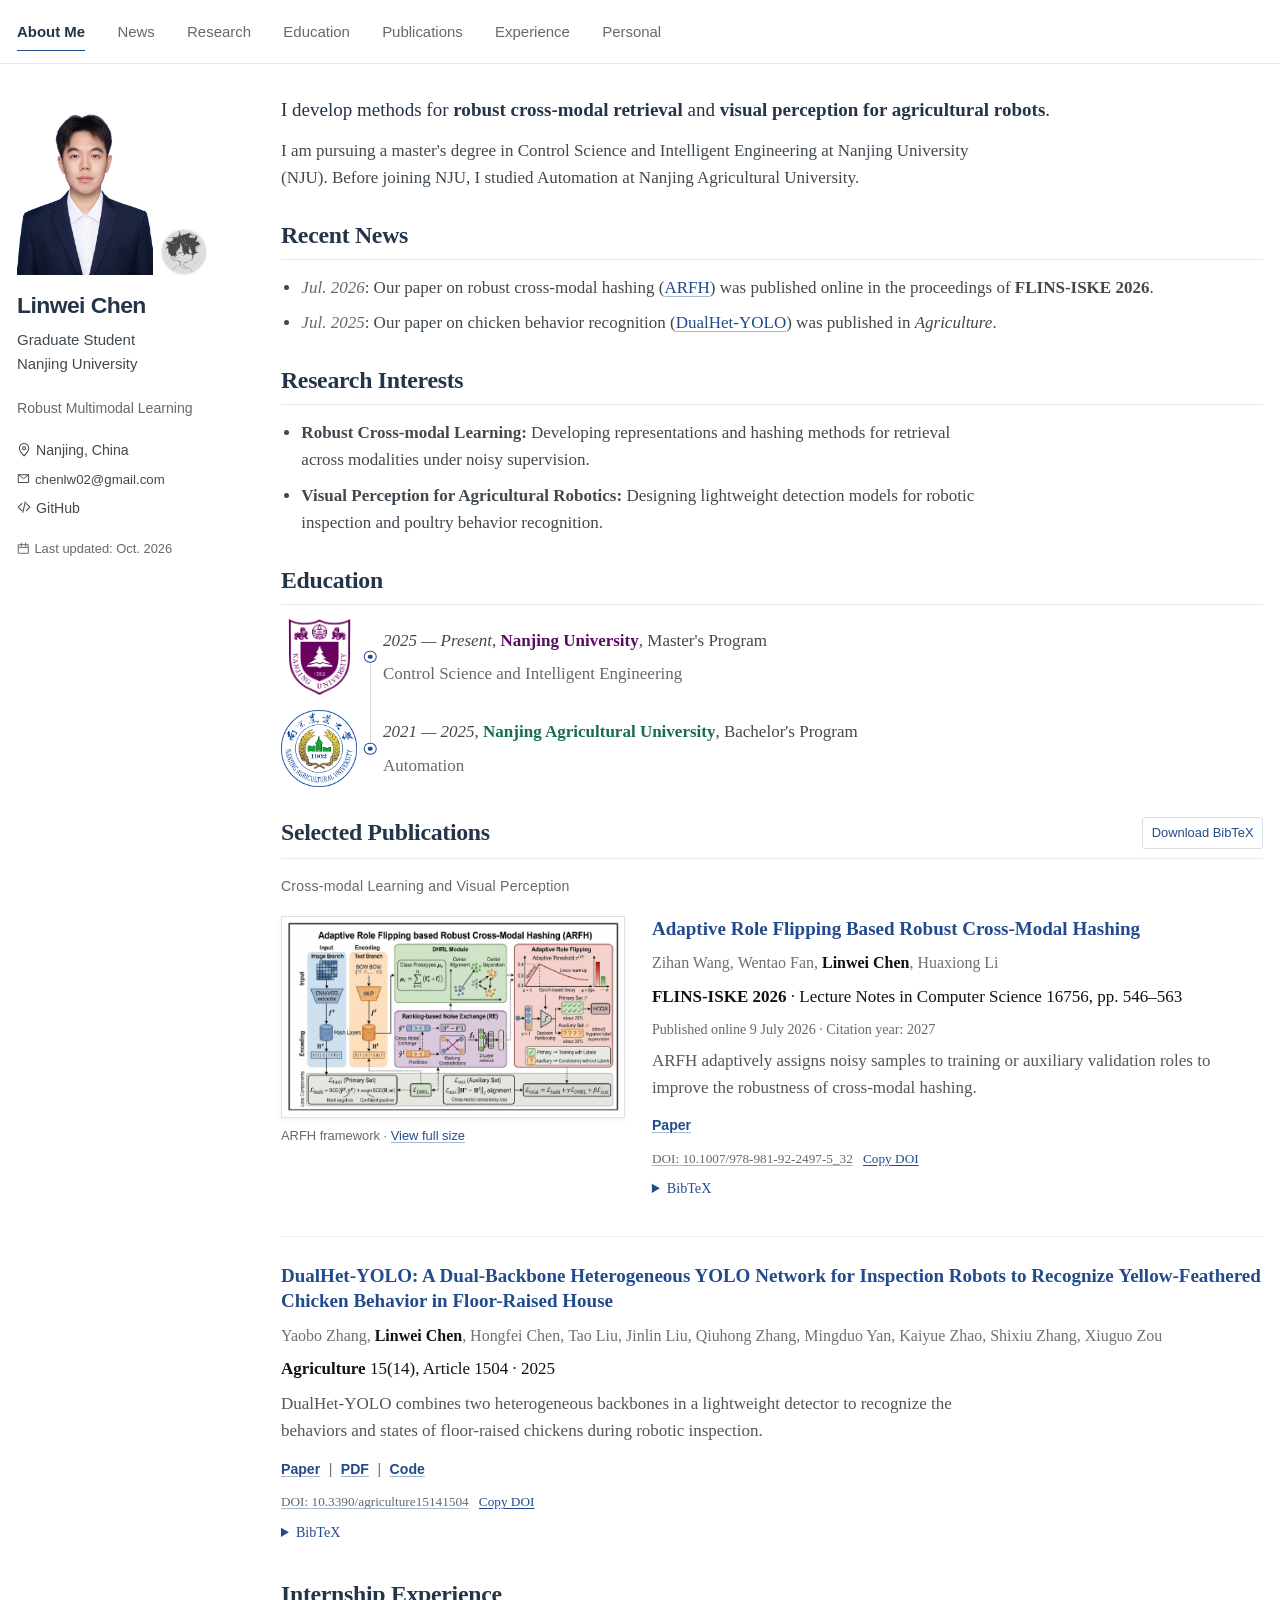
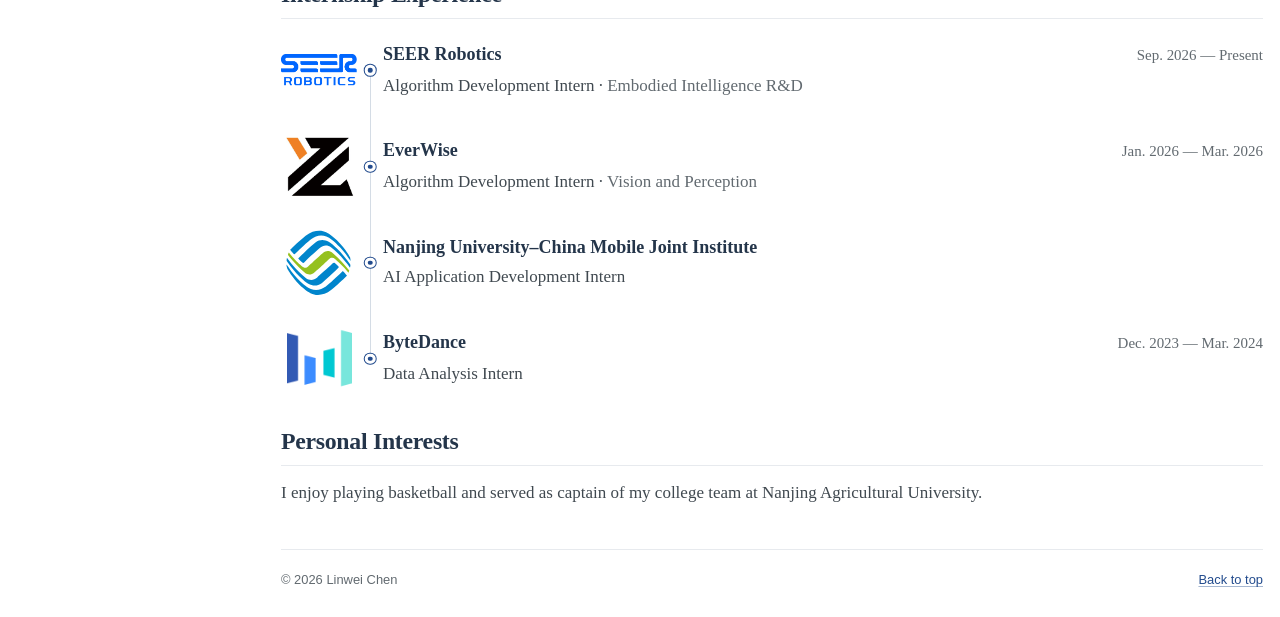
==== index.html @ 416792e6 "Add internship logos and update experience details" ====
<!doctype html>
<html lang="en">
<head>
  <meta charset="utf-8">
  <meta name="viewport" content="width=device-width, initial-scale=1">
  <meta name="description" content="Linwei Chen, graduate student at Nanjing University. Research on robust cross-modal retrieval and visual perception for agricultural robotics.">
  <meta name="theme-color" content="#ffffff">
  <meta property="og:type" content="website">
  <meta property="og:title" content="Linwei Chen | Nanjing University">
  <meta property="og:description" content="Linwei Chen, graduate student at Nanjing University. Research on robust cross-modal retrieval and visual perception for agricultural robotics.">
  <meta property="og:url" content="https://chenlw2025.github.io/">
  <meta property="og:image" content="https://chenlw2025.github.io/assets/avatar.jpg">
  <meta property="og:image:alt" content="Linwei Chen's GitHub avatar">
  <meta property="og:locale" content="en_US">
  <meta name="twitter:card" content="summary">
  <meta name="twitter:title" content="Linwei Chen | Nanjing University">
  <meta name="twitter:description" content="Linwei Chen, graduate student at Nanjing University. Research on robust cross-modal retrieval and visual perception for agricultural robotics.">
  <meta name="twitter:image" content="https://chenlw2025.github.io/assets/avatar.jpg">
  <meta name="twitter:image:alt" content="Linwei Chen's GitHub avatar">
  <link rel="canonical" href="https://chenlw2025.github.io/">
  <link rel="icon" href="favicon.svg" type="image/svg+xml">
  <link rel="stylesheet" href="styles.css?v=20261023-experience2">
  <title>Linwei Chen | Nanjing University</title>
  <script type="application/ld+json">{"@context":"https://schema.org","@graph":[{"@type":"ProfilePage","@id":"https://chenlw2025.github.io/#profile","url":"https://chenlw2025.github.io/","name":"Linwei Chen","mainEntity":{"@id":"https://chenlw2025.github.io/#person"},"inLanguage":"en"},{"@type":"Person","@id":"https://chenlw2025.github.io/#person","name":"Linwei Chen","alternateName":["陈林蔚","Chen Linwei"],"url":"https://chenlw2025.github.io/","image":"https://chenlw2025.github.io/assets/avatar.jpg","sameAs":["https://github.com/ChenLW2025"],"affiliation":{"@type":"CollegeOrUniversity","name":"Nanjing University"},"alumniOf":{"@type":"CollegeOrUniversity","name":"Nanjing Agricultural University"},"knowsAbout":["Multimodal learning","Robot perception","Smart agriculture"]},{"@type":"ScholarlyArticle","@id":"https://doi.org/10.1007/978-981-92-2497-5_32","name":"Adaptive Role Flipping Based Robust Cross-Modal Hashing","url":"https://doi.org/10.1007/978-981-92-2497-5_32","identifier":"10.1007/978-981-92-2497-5_32","datePublished":"2026-07-09","author":[{"@type":"Person","name":"Zihan Wang"},{"@type":"Person","name":"Wentao Fan"},{"@id":"https://chenlw2025.github.io/#person"},{"@type":"Person","name":"Huaxiong Li"}],"pagination":"546–563","isPartOf":{"@type":"Book","name":"Machine Learning and Knowledge Engineering for Decision Making"},"description":"FLINS-ISKE 2026; published online 9 July 2026. Publisher citation year: 2027."},{"@type":"ScholarlyArticle","@id":"https://doi.org/10.3390/agriculture15141504","name":"DualHet-YOLO: A Dual-Backbone Heterogeneous YOLO Network for Inspection Robots to Recognize Yellow-Feathered Chicken Behavior in Floor-Raised House","url":"https://doi.org/10.3390/agriculture15141504","identifier":"10.3390/agriculture15141504","datePublished":"2025-07-12","author":[{"@type":"Person","name":"Yaobo Zhang"},{"@id":"https://chenlw2025.github.io/#person"},{"@type":"Person","name":"Hongfei Chen"},{"@type":"Person","name":"Tao Liu"},{"@type":"Person","name":"Jinlin Liu"},{"@type":"Person","name":"Qiuhong Zhang"},{"@type":"Person","name":"Mingduo Yan"},{"@type":"Person","name":"Kaiyue Zhao"},{"@type":"Person","name":"Shixiu Zhang"},{"@type":"Person","name":"Xiuguo Zou"}],"isAccessibleForFree":true,"isPartOf":{"@type":"PublicationIssue","issueNumber":"14","isPartOf":{"@type":"PublicationVolume","volumeNumber":"15","isPartOf":{"@type":"Periodical","name":"Agriculture"}}}}]}</script>
</head>
<body class="no-nav-overflow">
  <a class="skip-link" href="#main">Skip to content</a>
  <svg class="icon-definitions" aria-hidden="true" xmlns="http://www.w3.org/2000/svg">
    <symbol id="icon-email" viewBox="0 0 24 24"><path d="M3 5h18v14H3zM3 5l9 7 9-7"/></symbol>
    <symbol id="icon-code" viewBox="0 0 24 24"><path d="m8 6-6 6 6 6m8-12 6 6-6 6M14 3l-4 18"/></symbol>
    <symbol id="icon-location" viewBox="0 0 24 24"><path d="M12 22S4 14 4 9a8 8 0 0 1 16 0c0 5-8 13-8 13Z"/><circle cx="12" cy="9" r="2.5"/></symbol>
    <symbol id="icon-calendar" viewBox="0 0 24 24"><path d="M3 5h18v16H3zM3 10h18M8 2v6m8-6v6"/></symbol>
  </svg>
  <header class="site-header masthead">
    <div class="masthead-inner">
      <nav class="main-nav" aria-label="Primary navigation">
        <ul class="visible-links">
          <li><a href="#about-me">About Me</a></li>
          <li><a href="#recent-news">News</a></li>
          <li><a href="#research">Research</a></li>
          <li><a href="#education">Education</a></li>
          <li><a href="#publications">Publications</a></li>
          <li><a href="#experience">Experience</a></li>
          <li><a href="#beyond-research">Personal</a></li>
        </ul>
        <button class="nav-toggle" type="button" aria-label="More navigation" aria-expanded="false" aria-controls="overflow-links" hidden><span class="navicon" aria-hidden="true"></span></button>
        <ul class="hidden-links" id="overflow-links" hidden></ul>
      </nav>
    </div>
  </header>
  <main id="main" class="site-layout" tabindex="-1">
    <aside class="sidebar" aria-labelledby="hero-title" id="top">
      <div class="profile-box" id="contact">
        <div class="identity-photos">
          <figure class="profile-portrait">
            <picture>
              <source srcset="assets/portrait.webp" type="image/webp">
              <img src="assets/portrait.jpg" alt="Portrait of Linwei Chen" width="640" height="640" fetchpriority="high" decoding="async">
            </picture>
          </figure>
          <div class="author-avatar"><img src="assets/avatar.jpg" alt="Linwei Chen's GitHub avatar" width="320" height="320"></div>
        </div>
        <div class="author-content">
          <h1 id="hero-title" class="author-name"><span>Linwei Chen</span></h1>
          <p class="author-bio"><span>Graduate Student</span><br><span>Nanjing University</span></p>
        </div>
        <div class="author-urls-wrapper">
          <ul class="author-urls">
            <li class="author-field">Robust Multimodal Learning</li>
            <li><svg class="icon" aria-hidden="true"><use href="#icon-location"/></svg><span>Nanjing, China</span></li>
            <li class="author-email"><a href="mailto:chenlw02@gmail.com"><svg class="icon" aria-hidden="true"><use href="#icon-email"/></svg><span id="email-address">chenlw02@gmail.com</span></a></li>
            <li><a href="https://github.com/ChenLW2025" target="_blank" rel="noopener noreferrer"><svg class="icon" aria-hidden="true"><use href="#icon-code"/></svg>GitHub</a></li>
            <li class="author-updated"><svg class="icon" aria-hidden="true"><use href="#icon-calendar"/></svg><span>Last updated: Oct. 2026</span></li>
          </ul>
          <div class="author-urls-mobile">
            <a href="mailto:chenlw02@gmail.com" aria-label="Email Linwei Chen"><svg class="icon" aria-hidden="true"><use href="#icon-email"/></svg><span>Email</span></a>
            <a href="https://github.com/ChenLW2025" target="_blank" rel="noopener noreferrer" aria-label="Linwei Chen on GitHub"><svg class="icon" aria-hidden="true"><use href="#icon-code"/></svg><span>GitHub</span></a>
          </div>
        </div>
      </div>
    </aside>
    <div class="page-content">
      <section class="about-section" id="about-me" aria-label="About me">
        <p class="intro-lead">I develop methods for <strong>robust cross-modal retrieval</strong> and <strong>visual perception for agricultural robots</strong>.</p>
        <p>I am pursuing a master's degree in Control Science and Intelligent Engineering at Nanjing University (NJU). Before joining NJU, I studied Automation at Nanjing Agricultural University.</p>
      </section>

      <section id="recent-news" aria-labelledby="news-title">
        <h2 class="section-title" id="news-title"><span>Recent News</span></h2>
        <ul class="news-list">
          <li><time datetime="2026-07">Jul. 2026</time>: Our paper on robust cross-modal hashing (<a href="#pub-hashing" aria-label="ARFH: Adaptive Role Flipping Based Robust Cross-Modal Hashing">ARFH</a>) was published online in the proceedings of <strong>FLINS-ISKE 2026</strong>.</li>
          <li><time datetime="2025-07">Jul. 2025</time>: Our paper on chicken behavior recognition (<a href="#pub-dualhet">DualHet-YOLO</a>) was published in <em>Agriculture</em>.</li>
        </ul>
      </section>

      <section id="research" aria-labelledby="research-title">
        <h2 class="section-title" id="research-title"><span>Research Interests</span></h2>
        <ul class="research-list">
          <li><strong>Robust Cross-modal Learning: </strong><span>Developing representations and hashing methods for retrieval across modalities under noisy supervision.</span></li>
          <li><strong>Visual Perception for Agricultural Robotics: </strong><span>Designing lightweight detection models for robotic inspection and poultry behavior recognition.</span></li>
        </ul>
      </section>

      <section id="education" aria-labelledby="education-title">
        <h2 class="section-title" id="education-title"><span id="about">Education</span></h2>
        <ul class="education-list">
          <li class="education-entry education-entry-nju">
            <picture class="education-logo">
              <source srcset="assets/education/nanjing-university.webp" type="image/webp">
              <img src="assets/education/nanjing-university.png" width="1080" height="1320" alt="Nanjing University emblem" loading="lazy">
            </picture>
            <div class="education-content"><div><em>2025 — Present</em><span>, </span><strong>Nanjing University</strong><span>, </span><span>Master's Program</span></div><div class="education-detail">Control Science and Intelligent Engineering</div></div>
          </li>
          <li class="education-entry education-entry-njau">
            <picture class="education-logo">
              <source srcset="assets/education/nanjing-agricultural-university.webp" type="image/webp">
              <img src="assets/education/nanjing-agricultural-university.png" width="934" height="934" alt="Nanjing Agricultural University emblem" loading="lazy">
            </picture>
            <div class="education-content"><div><em>2021 — 2025</em><span>, </span><strong>Nanjing Agricultural University</strong><span>, </span><span>Bachelor's Program</span></div><div class="education-detail">Automation</div></div>
          </li>
        </ul>
      </section>

      <section class="publication-section" id="publications" aria-labelledby="publications-title">
        <div class="selected-publications-heading"><h2 class="section-title" id="publications-title"><span>Selected Publications</span></h2><a class="bibliography-link" href="citations/publications.bib" download>Download BibTeX</a></div>
        <h3 class="publication-category">Cross-modal Learning and Visual Perception</h3>
        <article class="publication selected-paper-feature" id="pub-hashing" aria-labelledby="hashing-title">
            <div class="pub-content">
              <h3 id="hashing-title" lang="en"><a href="https://doi.org/10.1007/978-981-92-2497-5_32" target="_blank" rel="noopener noreferrer">Adaptive Role Flipping Based Robust <span class="compound">Cross-Modal</span> <span class="compound">Hashing </span></a></h3>
              <p class="pub-authors" lang="en"><span class="person">Zihan Wang</span>, <span class="person">Wentao Fan</span>, <strong class="person">Linwei Chen</strong>, <span class="person">Huaxiong Li</span></p>
              <p class="pub-venue" lang="en"><strong>FLINS-ISKE 2026</strong><span aria-hidden="true"> · </span>Lecture Notes in Computer Science 16756, <span class="compound">pp. 546–563</span></p>
              <p class="publication-note">Published online 9 July 2026 · Citation year: 2027</p>
              <p class="pub-summary">ARFH adaptively assigns noisy samples to training or auxiliary validation roles to improve the robustness of <span class="compound">cross-modal</span> hashing.</p>
              <div class="pub-actions"><div class="pub-links"><a class="paper-link" aria-label="Paper for ARFH" href="https://doi.org/10.1007/978-981-92-2497-5_32" target="_blank" rel="noopener noreferrer"><span>Paper</span></a></div><div class="pub-id"><a class="doi-link" id="doi-hashing" href="https://doi.org/10.1007/978-981-92-2497-5_32" target="_blank" rel="noopener noreferrer">DOI: <span id="doi-value-hashing">10.1007/978-981-92-2497-5_32</span></a><button type="button" class="copy-button copy-quiet" data-copy-text="10.1007/978-981-92-2497-5_32" data-copy-select="doi-value-hashing" aria-label="Copy DOI for ARFH" hidden>Copy DOI</button></div></div>
              <details class="citation"><summary aria-label="BibTeX for ARFH">BibTeX</summary>
              <div class="citation-body"><pre lang="en" id="citation-hashing">@inproceedings{Wang2027ARFH,
  author    = {Wang, Zihan and Fan, Wentao and Chen, Linwei and Li, Huaxiong},
  title     = {Adaptive Role Flipping Based Robust Cross-Modal Hashing},
  booktitle = {Machine Learning and Knowledge Engineering for Decision Making},
  editor    = {Lu, Jie and Montero, Javier and Zhang, Yi and Xuan, Junyu
               and Li, Tianrui and Mart{\&#39;i}nez, Luis and Kerre, Etienne},
  series    = {Lecture Notes in Computer Science},
  volume    = {16756},
  pages     = {546--563},
  year      = {2027},
  publisher = {Springer},
  address   = {Singapore},
  doi       = {10.1007/978-981-92-2497-5_32},
  isbn      = {978-981-92-2497-5},
  note      = {FLINS-ISKE 2026; first published online 9 July 2026}
}</pre>
                <div class="citation-actions"><button type="button" class="copy-button" data-copy="citation-hashing" aria-label="Copy citation for ARFH" hidden>Copy citation</button><a href="citations/hashing.bib" aria-label="Download .bib for ARFH" download>Download .bib</a></div>
              </div>
            </details>
            </div>
            <div class="selected-paper-feature__visual">
              <a class="paper-preview" href="assets/publications/arfh-framework.png" target="_blank" rel="noopener noreferrer" data-figure-open aria-label="View the ARFH framework at full size">
                <picture>
                  <source srcset="assets/publications/arfh-framework.webp" type="image/webp">
                  <img src="assets/publications/arfh-framework.png" width="800" height="460" alt="ARFH framework from Figure 1 of the manuscript" loading="lazy">
                </picture>
              </a>
              <p class="preview-caption">ARFH framework · <a href="assets/publications/arfh-framework.png" target="_blank" rel="noopener noreferrer" data-figure-open>View full size</a></p>
            </div>
          </article>
        <article class="publication publication-standard" id="pub-dualhet" aria-labelledby="dualhet-title">
            <div class="pub-content">
              <h3 id="dualhet-title" lang="en"><a href="https://doi.org/10.3390/agriculture15141504" target="_blank" rel="noopener noreferrer"><span class="compound">DualHet-YOLO</span>: A <span class="compound">Dual-Backbone</span> Heterogeneous YOLO Network for Inspection Robots to Recognize <span class="compound">Yellow-Feathered</span> Chicken Behavior in <span class="compound">Floor-Raised House</span></a></h3>
              <p class="pub-authors" lang="en"><span class="person">Yaobo Zhang</span>, <strong class="person">Linwei Chen</strong>, <span class="person">Hongfei Chen</span>, <span class="person">Tao Liu</span>, <span class="person">Jinlin Liu</span>, <span class="person">Qiuhong Zhang</span>, <span class="person">Mingduo Yan</span>, <span class="person">Kaiyue Zhao</span>, <span class="person">Shixiu Zhang</span>, <span class="person">Xiuguo Zou</span></p>
              <p class="pub-venue" lang="en"><strong>Agriculture</strong> 15(14), Article 1504 · 2025</p>
              <p class="pub-summary"><span class="compound">DualHet-YOLO</span> combines two heterogeneous backbones in a lightweight detector to recognize the behaviors and states of <span class="compound">floor-raised</span> chickens during robotic inspection.</p>
              <div class="pub-actions"><div class="pub-links"><a class="paper-link" aria-label="Paper for DualHet-YOLO" href="https://doi.org/10.3390/agriculture15141504" target="_blank" rel="noopener noreferrer"><span>Paper</span></a><a class="paper-link" href="https://www.mdpi.com/2077-0472/15/14/1504/pdf" target="_blank" rel="noopener noreferrer">PDF</a><a class="paper-link" href="https://github.com/YaoboZhang-Casia/DualHet" target="_blank" rel="noopener noreferrer"><span>Code</span></a></div><div class="pub-id"><a class="doi-link" id="doi-dualhet" href="https://doi.org/10.3390/agriculture15141504" target="_blank" rel="noopener noreferrer">DOI: <span id="doi-value-dualhet">10.3390/agriculture15141504</span></a><button type="button" class="copy-button copy-quiet" data-copy-text="10.3390/agriculture15141504" data-copy-select="doi-value-dualhet" aria-label="Copy DOI for DualHet-YOLO" hidden>Copy DOI</button></div></div>
              <details class="citation"><summary aria-label="BibTeX for DualHet-YOLO">BibTeX</summary>
              <div class="citation-body"><pre lang="en" id="citation-dualhet">@article{Zhang2025DualHetYOLO,
  author  = {Zhang, Yaobo and Chen, Linwei and Chen, Hongfei and Liu, Tao
             and Liu, Jinlin and Zhang, Qiuhong and Yan, Mingduo
             and Zhao, Kaiyue and Zhang, Shixiu and Zou, Xiuguo},
  title   = {{DualHet-YOLO}: A Dual-Backbone Heterogeneous {YOLO} Network
             for Inspection Robots to Recognize Yellow-Feathered Chicken
             Behavior in Floor-Raised House},
  journal = {Agriculture},
  year    = {2025},
  month   = jul,
  volume  = {15},
  number  = {14},
  pages   = {1504},
  doi     = {10.3390/agriculture15141504},
  url     = {https://www.mdpi.com/2077-0472/15/14/1504}
}</pre>
                <div class="citation-actions"><button type="button" class="copy-button" data-copy="citation-dualhet" aria-label="Copy citation for DualHet-YOLO" hidden>Copy citation</button><a href="citations/dualhet.bib" aria-label="Download .bib for DualHet-YOLO" download>Download .bib</a></div>
              </div>
            </details>
            </div>
          </article>
      </section>

      <section id="experience" aria-labelledby="experience-title">
        <h2 class="section-title" id="experience-title">Internship Experience</h2>
        <ul class="education-list experience-list">
          <li class="education-entry experience-entry">
            <span class="education-logo experience-logo"><img src="assets/experience/seer.png" width="2374" height="1007" alt="SEER Robotics logo" loading="lazy"></span>
            <div class="education-content">
              <div class="experience-header">
                <h3>SEER Robotics</h3>
                <p class="experience-date"><time datetime="2026-09">Sep. 2026</time> — Present</p>
              </div>
              <p>Algorithm Development Intern <span aria-hidden="true">·</span> <span class="experience-team">Embodied Intelligence R&amp;D</span></p>
            </div>
          </li>
          <li class="education-entry experience-entry">
            <span class="education-logo experience-logo experience-logo-everwise"><img src="assets/experience/everwise.jpg" width="640" height="640" alt="EverWise logo" loading="lazy"></span>
            <div class="education-content">
              <div class="experience-header">
                <h3>EverWise</h3>
                <p class="experience-date"><time datetime="2026-01">Jan. 2026</time> — <time datetime="2026-03">Mar. 2026</time></p>
              </div>
              <p>Algorithm Development Intern <span aria-hidden="true">·</span> <span class="experience-team">Vision and Perception</span></p>
            </div>
          </li>
          <li class="education-entry experience-entry">
            <span class="education-logo experience-logo"><img src="assets/experience/china-mobile.svg" width="80" height="80" alt="China Mobile logo" loading="lazy"></span>
            <div class="education-content">
              <div class="experience-header">
                <h3>Nanjing University–China Mobile Joint Institute</h3>
              </div>
              <p>AI Application Development Intern</p>
            </div>
          </li>
          <li class="education-entry experience-entry">
            <span class="education-logo experience-logo experience-logo-bytedance"><img src="assets/experience/bytedance.png" width="300" height="300" alt="ByteDance logo" loading="lazy"></span>
            <div class="education-content">
              <div class="experience-header">
                <h3>ByteDance</h3>
                <p class="experience-date"><time datetime="2023-12">Dec. 2023</time> — <time datetime="2024-03">Mar. 2024</time></p>
              </div>
              <p>Data Analysis Intern</p>
            </div>
          </li>
        </ul>
      </section>

      <section id="beyond-research" aria-labelledby="beyond-title">
        <h2 class="section-title" id="beyond-title"><span>Personal Interests</span></h2>
        <p>I enjoy playing basketball and served as captain of my college team at Nanjing Agricultural University.</p>
      </section>
      <footer class="site-footer"><span>© <span id="year">2026</span> Linwei Chen</span><a href="#about-me">Back to top</a></footer>
    </div>
  </main>
  <dialog class="figure-dialog" id="framework-dialog" aria-labelledby="framework-title">
    <div class="figure-dialog-header">
      <h2 id="framework-title">ARFH framework</h2>
      <button type="button" class="figure-close" data-figure-close aria-label="Close framework preview" autofocus>Close <span aria-hidden="true">×</span></button>
    </div>
    <picture>
      <source srcset="assets/publications/arfh-framework.webp" type="image/webp">
      <img src="assets/publications/arfh-framework.png" width="800" height="460" alt="Full-size ARFH framework: image and text encoding, role flipping, ranking-based noise exchange and hash learning" loading="lazy">
    </picture>
    <p>Figure 1 from the manuscript. <a href="assets/publications/arfh-framework.png" target="_blank" rel="noopener noreferrer">Open original image</a> · <a href="https://doi.org/10.1007/978-981-92-2497-5_32" target="_blank" rel="noopener noreferrer">Publisher page</a></p>
  </dialog>
  <p id="copy-status" class="copy-status" role="status" aria-live="polite" aria-atomic="true"></p>
  <script src="script.js?v=20261023-menu1"></script>
</body>
</html>
---- styles.css ----
/* Layout adapted from AcadHomepage (MIT), Copyright (c) 2022 Yi Ren.
   Reference: https://zhangchenglong-ai.github.io/
   License: assets/licenses/AcadHomepage-LICENSE.txt */
:root { color-scheme: light; --ink: #404950; --heading: #24354a; --muted: #626a70; --link: #224b8d; --line: #e7eaee; --sans: "Trebuchet MS", Helvetica, Arial, sans-serif; --serif: "Times New Roman", Times, serif; }
*, *::before, *::after { box-sizing: border-box; }
html { background: #fff; font-size: 17px; scroll-padding-top: calc(var(--header-height, 0px) + 20px); -webkit-text-size-adjust: 100%; }
body { margin: 0; color: var(--ink); font-family: var(--serif); line-height: 1.6; overflow-wrap: break-word; }
[hidden] { display: none !important; }
a { color: var(--link); text-decoration: underline; text-decoration-thickness: 1px; text-underline-offset: .16em; text-decoration-color: #224b8d66; transition: color .15s, text-decoration-color .15s; }
a:hover { color: #16335f; text-decoration-color: currentColor; }
p { margin: 0 0 .5em; }
h1, h2, h3, h4 { margin: 1em 0 .5em; line-height: 1.2; font-family: var(--serif); font-weight: 700; }
ul { padding-inline-start: 2em; margin-block-start: .5em; }
li { margin-bottom: .5em; }
img { max-width: 100%; height: auto; }
button { font: inherit; cursor: pointer; }
button, a, summary { touch-action: manipulation; }
:focus-visible { outline: 2px solid var(--link); outline-offset: 4px; }
main:focus-visible { outline: none; }
.icon-definitions { display: none; }
.icon { width: 1em; height: 1em; margin-right: .35em; vertical-align: -.12em; fill: none; stroke: currentColor; stroke-width: 1.8; stroke-linecap: round; stroke-linejoin: round; flex: none; }
.skip-link { position: fixed; top: 8px; left: 8px; z-index: 50; transform: translateY(-200%); padding: .5em 1em; background: #fff; border: 1px solid var(--link); }
.skip-link:focus { transform: none; }
.masthead { position: sticky; top: 0; z-index: 20; background: #fff; border-bottom: 1px solid var(--line); }
.masthead-inner { display: flex; align-items: center; max-width: 925px; margin-inline: auto; padding: .55rem 1rem; font-family: var(--sans); font-size: .88rem; }
.main-nav { position: relative; display: flex; align-items: center; flex: 1; min-width: 0; }
.main-nav ul { margin: 0; padding: 0; list-style: none; }
.visible-links { display: flex; align-items: center; flex: 1; min-width: 0; }
.visible-links li { flex: none; margin: 0; white-space: nowrap; }
.main-nav a { position: relative; display: block; margin: 0 .95rem; padding: .6rem 0; color: var(--muted); text-decoration: none; }
.visible-links li:first-child a { margin-left: 0; font-weight: 700; }
.visible-links li:last-child a { margin-right: 0; }
.main-nav a::before { content: ""; position: absolute; bottom: .18rem; left: 0; width: 100%; height: 1px; background: var(--link); transform: scaleX(0); transition: transform .15s; }
.main-nav a:hover, .main-nav a[aria-current] { color: var(--heading); }
.main-nav a:hover::before, .main-nav a[aria-current]::before { transform: scaleX(1); }
.nav-toggle { flex: none; width: 38px; height: 38px; margin-left: 16px; padding: 8px 9px; border: 1px solid #d8dee5; border-radius: 4px; background: #fff; color: var(--heading); }
.nav-toggle:hover { background: #f6f8fa; }
.navicon, .navicon::before, .navicon::after { display: block; position: relative; width: 18px; height: 1.5px; background: currentColor; }
.navicon::before, .navicon::after { content: ""; position: absolute; left: 0; }
.navicon::before { top: -6px; } .navicon::after { top: 6px; }
.main-nav .hidden-links { position: absolute; top: 100%; right: 0; z-index: 30; max-width: calc(100vw - 34px); max-height: calc(100vh - var(--header-height, 62px) - 26px); max-height: calc(100dvh - var(--header-height, 62px) - 26px); overflow-y: auto; scroll-padding-block: 6px; margin-top: 10px; padding: 6px; border: 1px solid var(--line); border-radius: 4px; background: #fff; box-shadow: 0 6px 20px #20334b12; }
.hidden-links li { margin: 0; white-space: normal; }
.hidden-links a { margin: 0; padding: .5em 1em; }
.hidden-links a::before { display: none; }
.hidden-links a:hover { background: #f2f3f3; }
.no-nav-overflow .visible-links { flex-wrap: wrap; }
.no-nav-overflow .masthead { position: static; }

.site-layout { max-width: 925px; margin: 1.65rem auto 0; padding-inline: 1em; }
.sidebar { margin-bottom: 1em; font-family: var(--sans); min-width: 0; }
.profile-box { display: grid; grid-template-columns: 120px minmax(0,1fr); column-gap: 14px; row-gap: .2rem; align-items: center; }
.identity-photos { display: grid; grid-template-columns: minmax(0,1fr) 32px; gap: 8px; align-items: end; grid-row: 1 / span 2; align-self: start; width: 120px; }
.profile-portrait { width: 100%; aspect-ratio: 4 / 5; margin: 0; overflow: hidden; }
.profile-portrait picture { display: block; width: 100%; height: 100%; }
.profile-portrait img { display: block; width: 100%; height: 100%; object-fit: cover; transform: scale(1.15); transform-origin: center bottom; }
.author-avatar { min-width: 0; }
.author-avatar img { display: block; width: 100%; border-radius: 50%; border: 1px solid var(--line); background: #fff; }
.author-content { min-width: 0; }
.author-name { margin: 0 0 .3rem; color: var(--heading); font-family: var(--sans); font-size: 1.2rem; letter-spacing: -.025em; }
.author-name > span { display: inline-block; max-width: 100%; }
.author-bio { margin: 0; font-size: .88rem; line-height: 1.65; }
.author-urls-wrapper { grid-column: 2; min-width: 0; }
.author-urls { display: none; margin: 0; padding: 0; list-style: none; font-size: .83rem; }
.author-urls a { color: inherit; text-decoration: none; }
.author-urls a:hover { text-decoration: underline; }
.author-field { margin-bottom: 1.15rem; color: var(--muted); }
.author-email { font-size: .78rem; overflow-wrap: anywhere; }
.author-updated { margin-top: 1.15rem; color: var(--muted); font-size: .76rem; }
.author-urls-mobile { display: flex; flex-wrap: wrap; gap: 0 1rem; font-size: .8rem; }
.author-urls-mobile a { display: inline-flex; align-items: center; gap: .35em; min-height: 36px; max-width: 100%; color: var(--link); text-decoration: none; }
.author-urls-mobile a:hover { text-decoration: underline; }
.author-urls-mobile .icon { margin: 0; }
.page-content { min-width: 0; }
.page-content section { min-width: 0; }
.page-content > section + section { margin-top: 1.75rem; }
.about-section { padding-top: .15rem; }
.about-section p { max-width: 82ch; margin-bottom: .75rem; }
.about-section p:last-child { margin-bottom: 0; }
.intro-lead { color: var(--heading); font-size: 1.12rem; line-height: 1.55; }
.section-title { margin: 0 0 .8rem; padding-bottom: .4em; border-bottom: 1px solid var(--line); color: var(--heading); font-size: 1.4rem; letter-spacing: -.012em; }
.news-list, .research-list { margin: .2rem 0 0; padding-left: 1.2rem; }
.research-list { max-width: 82ch; }
.news-list li:last-child, .research-list li:last-child { margin-bottom: 0; }
.news-list time { color: var(--muted); font-style: italic; font-variant-numeric: tabular-nums; }
.education-list { --logo: 4.5em; --gap: 1.5em; position: relative; margin: .5em 0 0; padding: 0; list-style: none; }
.education-list::before { content: ""; position: absolute; top: calc(var(--logo)/2); bottom: calc(var(--logo)/2); left: calc(var(--logo) + var(--gap)/2); width: 1px; background: #d4dce5; }
.education-entry { display: flex; align-items: center; gap: var(--gap); position: relative; margin-bottom: .9em; }
.education-entry:last-child { margin-bottom: 0; }
.education-entry::before { content: ""; position: absolute; top: 50%; left: calc(var(--logo) + var(--gap)/2); width: .62em; height: .62em; border: 3px solid #fff; border-radius: 50%; background: var(--link); box-shadow: 0 0 0 1px var(--link); transform: translate(-50%, -50%); }
.education-logo { display: block; flex: 0 0 var(--logo); width: var(--logo); height: var(--logo); }
.education-logo img { display: block; width: 100%; height: 100%; object-fit: contain; }
.education-content { flex: 1; min-width: 0; }
.education-entry-nju strong { color: #5b0b63; }
.education-entry-njau strong { color: #176c55; }
.education-detail { margin-top: .35em; color: var(--muted); }
.experience-list { margin: .5em 0 0; }
.experience-list::before { content: none; }
.experience-entry { margin: 0 0 1.15rem; }
.experience-entry:last-child { margin-bottom: 0; }
.experience-entry::before { z-index: 1; }
.experience-entry::after { content: ""; position: absolute; top: 0; bottom: -1.15rem; left: calc(var(--logo) + var(--gap)/2); width: 1px; background: #d4dce5; }
.experience-entry:first-child::after { top: 50%; }
.experience-entry:last-child::after { bottom: 50%; }
.experience-logo { overflow: hidden; }
.experience-logo-everwise img { transform: scale(1.25); }
.experience-logo-bytedance img { padding: .35em; }
.experience-header { display: flex; flex-wrap: wrap; align-items: baseline; justify-content: space-between; gap: .15rem 1rem; margin-bottom: .2rem; }
.experience-header h3 { flex: 1 1 18rem; margin: 0; color: var(--heading); font-size: 1.06rem; line-height: 1.4; }
.experience-entry p { margin: 0; }
.experience-date { color: var(--muted); font-size: .88rem; font-variant-numeric: tabular-nums; }
.experience-date time { display: inline-block; max-width: 100%; }
.experience-team { color: var(--muted); }
.selected-publications-heading { display: flex; align-items: center; justify-content: space-between; flex-wrap: wrap; gap: .75em; margin: 0 0 .8rem; padding-bottom: .55rem; border-bottom: 1px solid var(--line); }
.selected-publications-heading .section-title { margin: 0; padding: 0; border: 0; }
.bibliography-link { display: inline-flex; align-items: center; min-height: 32px; padding: .25em .65em; border: 1px solid #d8dee5; border-radius: 3px; color: var(--link); font-family: var(--sans); font-size: .76rem; line-height: 1.4; text-decoration: none; }
.bibliography-link:hover { border-color: #9aaabd; background: #f7f9fb; }
.publication-category { margin: 1.1rem 0 0; color: var(--muted); font-family: var(--sans); font-size: .83rem; font-weight: 400; letter-spacing: .015em; }
.selected-paper-feature { display: grid; grid-template-columns: minmax(0,1fr); align-items: start; gap: 1.25em; padding: 1.25em 0 1.75em; border-bottom: 1px solid #efefef; }
.selected-paper-feature__visual, .pub-content { min-width: 0; }
.paper-preview { display: block; position: relative; }
.paper-preview picture, .figure-dialog picture { display: block; }
.paper-preview img { display: block; width: 100%; height: auto; padding: 4px; border: 1px solid #dce1e6; box-shadow: 0 2px 5px #0000000d; }
.preview-caption { margin: .65em 0 0; color: var(--muted); font: .76rem/1.5 var(--sans); }
.pub-content h3 { margin: 0 0 .45em; color: var(--link); font-family: inherit; font-size: 1.12rem; font-weight: 700; line-height: 1.35; }
.pub-content h3 a { text-decoration: none; }
.pub-content h3 a:hover { text-decoration: underline; }
.pub-content p { margin: .25em 0 .45em; }
.compound, .person { display: inline-block; max-width: 100%; }
.pub-authors { color: #707070; font-size: .94rem; }
.pub-authors strong { color: #111; }
.pub-venue { color: #111; }
.pub-summary { color: #555; }
.publication-note { color: #626a70; font-size: .83rem; }
.pub-actions { display: flex; flex-direction: column; align-items: flex-start; gap: .05rem; margin-top: .5rem; }
.pub-links, .pub-id { display: flex; flex-wrap: wrap; align-items: center; gap: 0 .6em; min-width: 0; max-width: 100%; }
.pub-links { font-family: var(--sans); font-size: .83rem; font-weight: 700; }
.pub-links a { display: inline-flex; align-items: center; min-height: 32px; }
.pub-links a + a::before { content: "|"; margin-right: .6em; color: #707070; font-weight: 400; }
.doi-link { min-width: 0; color: var(--muted); font-size: .78rem; overflow-wrap: anywhere; }
.copy-button { min-height: 32px; padding: 0; border: 0; background: transparent; color: var(--link); font-size: .78rem; text-decoration: underline; text-underline-offset: .16em; }
.citation > summary { min-height: 32px; width: fit-content; max-width: 100%; padding: .2em 0; color: var(--link); font-size: .83rem; cursor: pointer; }
.citation-body { margin: .3em 0; padding: .8em; border: 1px solid var(--line); background: #fafafa; }
.citation-body pre { max-width: 100%; margin: 0; white-space: pre-wrap; overflow-wrap: anywhere; font: .76rem/1.65 Consolas, monospace; }
.citation-actions { display: flex; flex-wrap: wrap; align-items: center; gap: .6em 1em; margin-top: .5em; }
.citation-actions a { font-size: .8em; }
.publication-standard { padding-top: 1.5rem; }
.publication-standard .pub-summary { max-width: 82ch; }
.figure-dialog { width: min(880px,calc(100% - 32px)); max-width: none; max-height: calc(100dvh - 32px); margin: auto; padding: 1.2rem; overflow: auto; border: 1px solid #d8dee5; border-radius: 4px; color: var(--ink); background: #fff; box-shadow: 0 16px 60px #14213533; }
.figure-dialog:not([open]) { display: none; }
.figure-dialog::backdrop { background: #17233399; }
.figure-dialog-header { display: flex; align-items: center; justify-content: space-between; gap: .75rem; margin-bottom: 1rem; }
.figure-dialog h2 { margin: 0; color: var(--heading); font-size: 1.25rem; }
.figure-dialog img { display: block; width: 100%; height: auto; }
.figure-dialog p { margin: 1rem 0 0; color: var(--muted); font-size: .85rem; }
.figure-close { flex: none; min-height: 36px; padding: .3rem .65rem; border: 1px solid #d8dee5; border-radius: 3px; color: var(--heading); background: #fff; font: .8rem var(--sans); }
.figure-close:hover { background: #f6f8fa; }
.figure-close span { padding-left: .3em; font-size: 1.25em; }
.site-footer { display: flex; flex-wrap: wrap; justify-content: space-between; gap: .5em 1.5em; margin-top: 2.5rem; padding: 1.2rem 0 1.5rem; border-top: 1px solid var(--line); color: var(--muted); font-size: .76rem; font-family: var(--sans); }
.copy-status { position: fixed; right: 16px; bottom: 16px; z-index: 50; max-width: min(400px,calc(100% - 32px)); padding: .65em 1em; border: 1px solid #aaa; background: #fff; font-family: var(--sans); font-size: .8em; }
.copy-status:empty { display: none; }
/* The linked 404 page shares these basic helpers. */
.site-shell { max-width: 925px; margin-inline: auto; padding: 1em; }
.eyebrow { color: var(--muted); }
.button { display: inline-block; padding-block: .5em; }
@media (min-width: 48em) {
  .author-name { font-size: 1.35rem; }
  .selected-paper-feature { grid-template-columns: minmax(0,.36fr) minmax(0,.64fr); gap: 1.6em; }
  .selected-paper-feature .pub-content { grid-column: 2; grid-row: 1; }
  .selected-paper-feature__visual { grid-column: 1; grid-row: 1; }
}
@media (min-width: 57.8125em) {
  .site-layout { display: grid; grid-template-columns: 15.2542372881% minmax(0,1fr); gap: 1.6949152542%; align-items: start; }
  .sidebar:where([data-sticky]) { position: sticky; top: var(--sidebar-sticky-top); }
  .profile-box { display: block; }
  .identity-photos { width: 100%; max-width: 190px; grid-template-columns: minmax(0,1fr) 24%; }
  .author-content { padding: 0; }
  .author-name { margin: 1rem 0 .5rem; }
  .author-bio { margin: 0 0 1.2rem; }
  .author-urls { display: block; }
  .author-urls-mobile { display: none; }
  .page-content { padding-left: 5.1020408163%; }
}
@media (min-width: 80em) {
  .masthead-inner, .site-layout { max-width: 1280px; }
}
@media (max-width: 560px) {
  .education-list { --logo: 3.5em; --gap: .8em; }
  .experience-list { --logo: min(3.5em, 60px); --gap: 1.1em; }
  .site-layout { margin-top: 1.25rem; }
  .sidebar { margin-bottom: 1.5rem; }
  .figure-dialog { padding: .85rem; }
  .figure-dialog-header { align-items: flex-start; flex-wrap: wrap; }
}
@media (max-width: 360px) {
  .author-name { font-size: 1.1em; }
  .author-bio { font-size: .85em; }
}
@media (prefers-reduced-motion: reduce) { *, *::before, *::after { transition: none !important; } }
@media print {
  @page { margin: 16mm; }
  body { font-size: 10pt; }
  .site-header, .skip-link, .author-urls-mobile, .copy-button, .copy-status, .citation, .bibliography-link, .site-footer a, .figure-dialog { display: none !important; }
  .site-layout { display: block; max-width: none; padding: 0; }
  .sidebar { position: static; }
  .profile-box { display: grid; grid-template-columns: 96px minmax(0,1fr); column-gap: 15px; row-gap: .3em; align-items: start; }
  .identity-photos { width: 96px; grid-template-columns: minmax(0,1fr) 24px; }
  .author-name { margin: 0; font-size: 17pt; }
  .author-bio { margin: 0; }
  .author-urls { display: flex; flex-wrap: wrap; gap: .15em 1.2em; font-size: 9pt; }
  .author-urls li { margin: 0; max-width: 100%; }
  .author-urls .author-field, .author-urls .author-updated { display: none; }
  .author-email { font-size: inherit; }
  .author-urls a[href^="https://github.com/"]::after { content: ": " attr(href); overflow-wrap: anywhere; }
  .page-content { padding: 0; }
  .section-title { font-size: 14pt; }
  .selected-paper-feature { grid-template-columns: minmax(0,.36fr) minmax(0,.64fr); gap: 20px; }
  .selected-paper-feature .pub-content { grid-column: 2; grid-row: 1; }
  .selected-paper-feature__visual { grid-column: 1; grid-row: 1; }
  .education-entry, .experience-entry, .publication { break-inside: avoid; }
  .paper-preview img { box-shadow: none; }
  .site-footer { margin-top: 1em; }
}
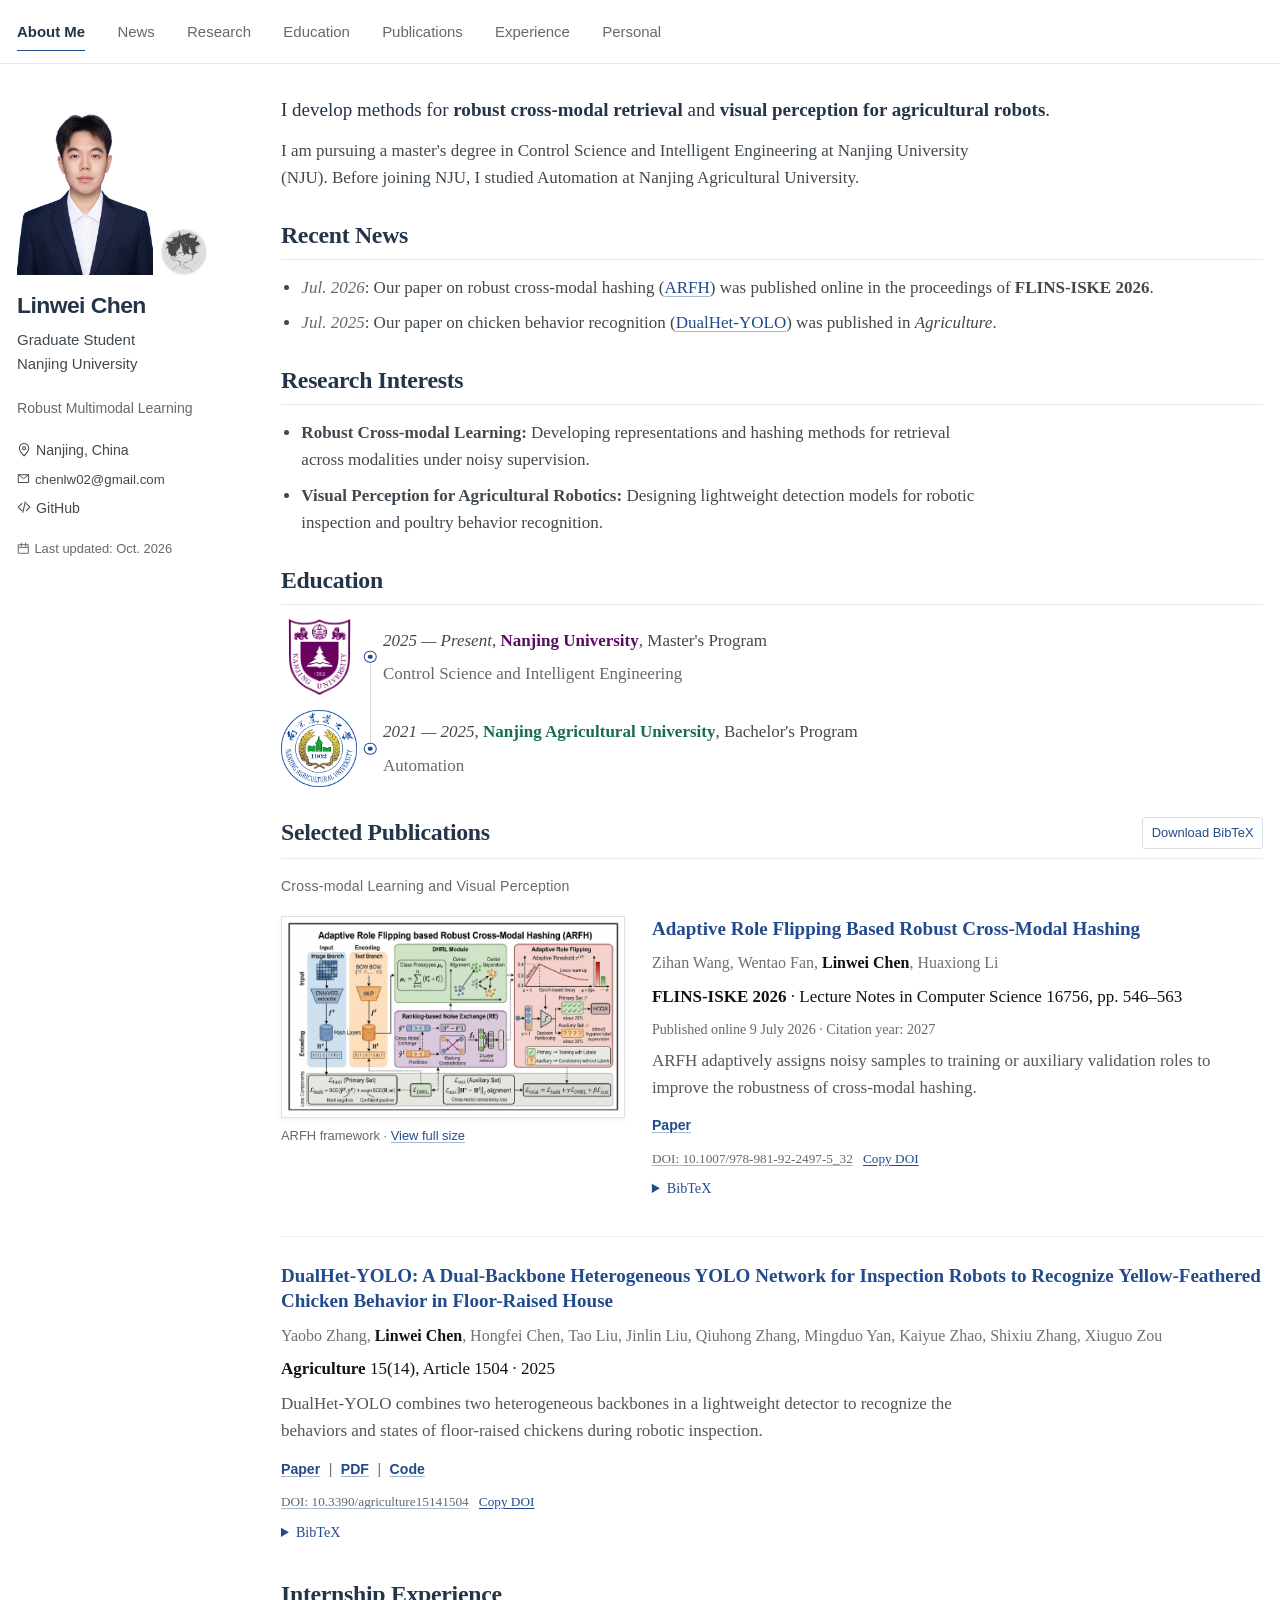
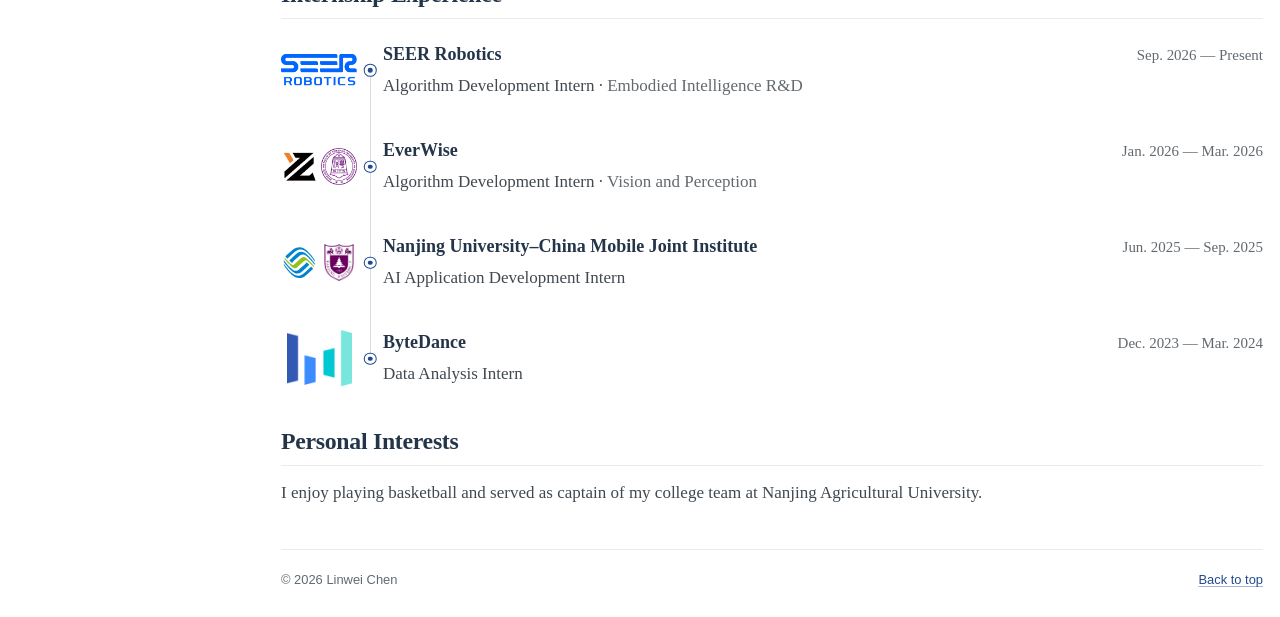
==== commit 1e67e0f3: "Add partner emblems and China Mobile internship dates" ====
--- a/index.html
+++ b/index.html
@@ -19,7 +19,7 @@
   <meta name="twitter:image:alt" content="Linwei Chen's GitHub avatar">
   <link rel="canonical" href="https://chenlw2025.github.io/">
   <link rel="icon" href="favicon.svg" type="image/svg+xml">
-  <link rel="stylesheet" href="styles.css?v=20261023-experience2">
+  <link rel="stylesheet" href="styles.css?v=20261023-partners1">
   <title>Linwei Chen | Nanjing University</title>
   <script type="application/ld+json">{"@context":"https://schema.org","@graph":[{"@type":"ProfilePage","@id":"https://chenlw2025.github.io/#profile","url":"https://chenlw2025.github.io/","name":"Linwei Chen","mainEntity":{"@id":"https://chenlw2025.github.io/#person"},"inLanguage":"en"},{"@type":"Person","@id":"https://chenlw2025.github.io/#person","name":"Linwei Chen","alternateName":["陈林蔚","Chen Linwei"],"url":"https://chenlw2025.github.io/","image":"https://chenlw2025.github.io/assets/avatar.jpg","sameAs":["https://github.com/ChenLW2025"],"affiliation":{"@type":"CollegeOrUniversity","name":"Nanjing University"},"alumniOf":{"@type":"CollegeOrUniversity","name":"Nanjing Agricultural University"},"knowsAbout":["Multimodal learning","Robot perception","Smart agriculture"]},{"@type":"ScholarlyArticle","@id":"https://doi.org/10.1007/978-981-92-2497-5_32","name":"Adaptive Role Flipping Based Robust Cross-Modal Hashing","url":"https://doi.org/10.1007/978-981-92-2497-5_32","identifier":"10.1007/978-981-92-2497-5_32","datePublished":"2026-07-09","author":[{"@type":"Person","name":"Zihan Wang"},{"@type":"Person","name":"Wentao Fan"},{"@id":"https://chenlw2025.github.io/#person"},{"@type":"Person","name":"Huaxiong Li"}],"pagination":"546–563","isPartOf":{"@type":"Book","name":"Machine Learning and Knowledge Engineering for Decision Making"},"description":"FLINS-ISKE 2026; published online 9 July 2026. Publisher citation year: 2027."},{"@type":"ScholarlyArticle","@id":"https://doi.org/10.3390/agriculture15141504","name":"DualHet-YOLO: A Dual-Backbone Heterogeneous YOLO Network for Inspection Robots to Recognize Yellow-Feathered Chicken Behavior in Floor-Raised House","url":"https://doi.org/10.3390/agriculture15141504","identifier":"10.3390/agriculture15141504","datePublished":"2025-07-12","author":[{"@type":"Person","name":"Yaobo Zhang"},{"@id":"https://chenlw2025.github.io/#person"},{"@type":"Person","name":"Hongfei Chen"},{"@type":"Person","name":"Tao Liu"},{"@type":"Person","name":"Jinlin Liu"},{"@type":"Person","name":"Qiuhong Zhang"},{"@type":"Person","name":"Mingduo Yan"},{"@type":"Person","name":"Kaiyue Zhao"},{"@type":"Person","name":"Shixiu Zhang"},{"@type":"Person","name":"Xiuguo Zou"}],"isAccessibleForFree":true,"isPartOf":{"@type":"PublicationIssue","issueNumber":"14","isPartOf":{"@type":"PublicationVolume","volumeNumber":"15","isPartOf":{"@type":"Periodical","name":"Agriculture"}}}}]}</script>
 </head>
@@ -208,7 +208,10 @@
             </div>
           </li>
           <li class="education-entry experience-entry">
-            <span class="education-logo experience-logo experience-logo-everwise"><img src="assets/experience/everwise.jpg" width="640" height="640" alt="EverWise logo" loading="lazy"></span>
+            <span class="education-logo experience-logo experience-logo-pair">
+              <span class="experience-logo-item experience-logo-everwise"><img src="assets/experience/everwise.jpg" width="640" height="640" alt="EverWise logo" loading="lazy"></span>
+              <span class="experience-logo-item"><img src="assets/experience/rits.png" width="256" height="256" alt="Research Institute of Tsinghua University in Shenzhen emblem" loading="lazy"></span>
+            </span>
             <div class="education-content">
               <div class="experience-header">
                 <h3>EverWise</h3>
@@ -218,10 +221,14 @@
             </div>
           </li>
           <li class="education-entry experience-entry">
-            <span class="education-logo experience-logo"><img src="assets/experience/china-mobile.svg" width="80" height="80" alt="China Mobile logo" loading="lazy"></span>
+            <span class="education-logo experience-logo experience-logo-pair">
+              <span class="experience-logo-item"><img src="assets/experience/china-mobile.svg" width="80" height="80" alt="China Mobile logo" loading="lazy"></span>
+              <span class="experience-logo-item"><img src="assets/education/nanjing-university.webp" width="1080" height="1320" alt="Nanjing University emblem" loading="lazy"></span>
+            </span>
             <div class="education-content">
               <div class="experience-header">
                 <h3>Nanjing University–China Mobile Joint Institute</h3>
+                <p class="experience-date"><time datetime="2025-06">Jun. 2025</time> — <time datetime="2025-09">Sep. 2025</time></p>
               </div>
               <p>AI Application Development Intern</p>
             </div>
--- a/styles.css
+++ b/styles.css
@@ -102,6 +102,8 @@
 .experience-entry:first-child::after { top: 50%; }
 .experience-entry:last-child::after { bottom: 50%; }
 .experience-logo { overflow: hidden; }
+.experience-logo-pair { display: grid; grid-template-columns: repeat(2, minmax(0, 1fr)); align-items: center; gap: .2em; }
+.experience-logo-item { display: block; width: 100%; aspect-ratio: 1; overflow: hidden; }
 .experience-logo-everwise img { transform: scale(1.25); }
 .experience-logo-bytedance img { padding: .35em; }
 .experience-header { display: flex; flex-wrap: wrap; align-items: baseline; justify-content: space-between; gap: .15rem 1rem; margin-bottom: .2rem; }
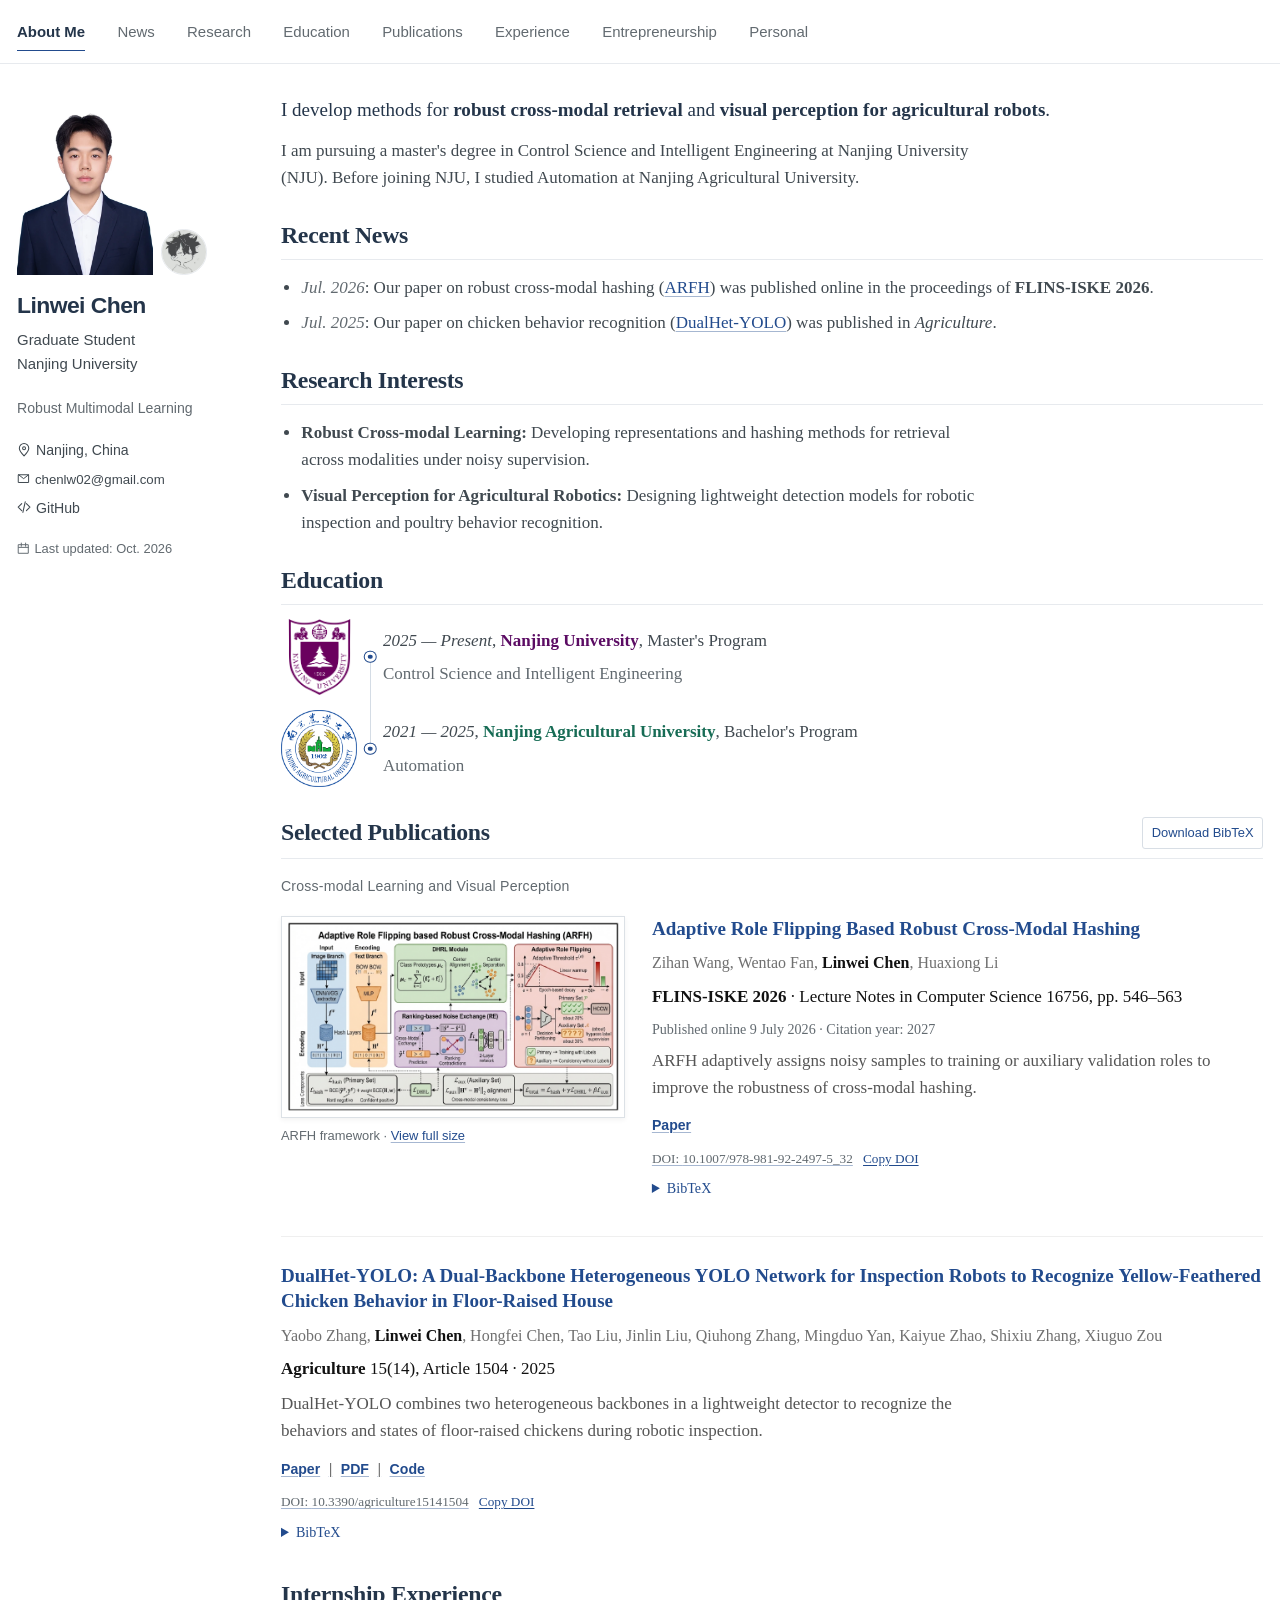
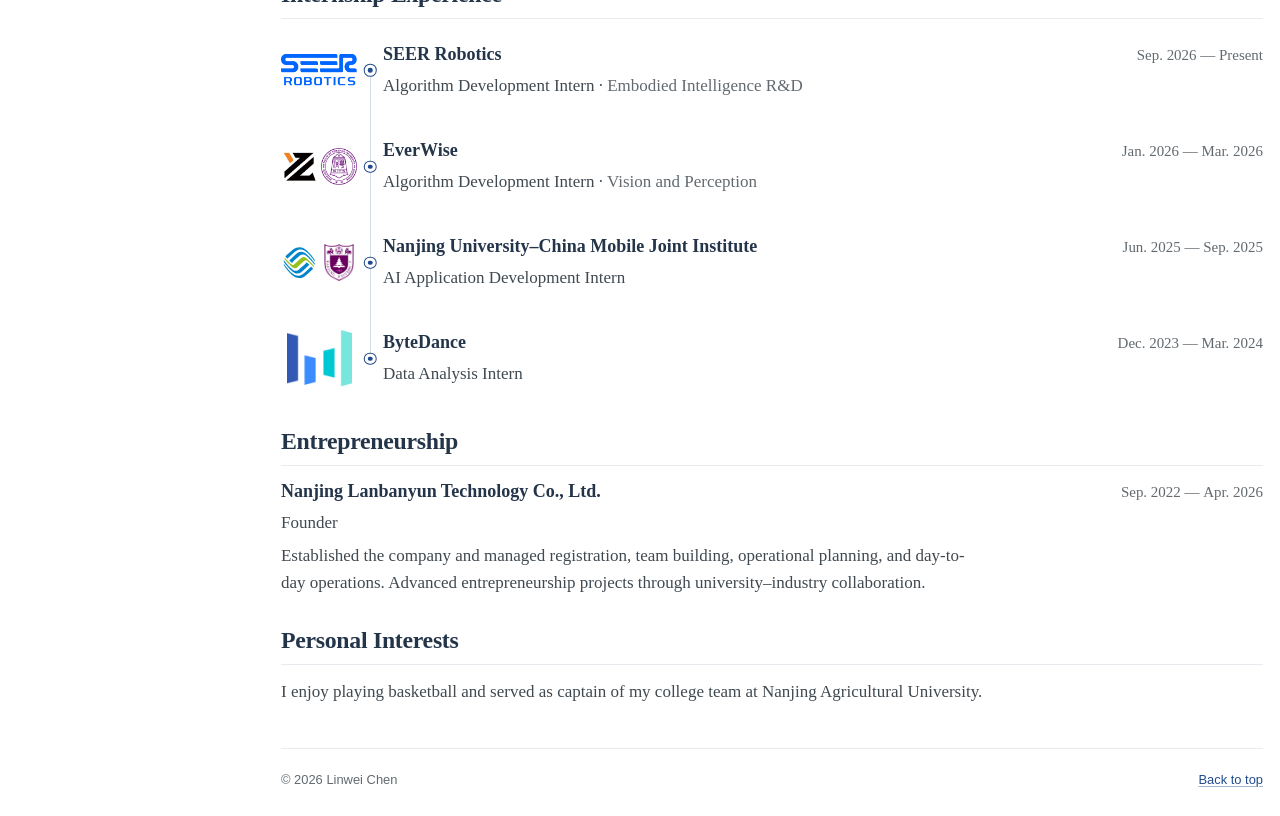
==== commit f24470f5: "Add source-backed entrepreneurship experience" ====
--- a/index.html
+++ b/index.html
@@ -19,7 +19,7 @@
   <meta name="twitter:image:alt" content="Linwei Chen's GitHub avatar">
   <link rel="canonical" href="https://chenlw2025.github.io/">
   <link rel="icon" href="favicon.svg" type="image/svg+xml">
-  <link rel="stylesheet" href="styles.css?v=20261023-partners1">
+  <link rel="stylesheet" href="styles.css?v=20261023-venture1">
   <title>Linwei Chen | Nanjing University</title>
   <script type="application/ld+json">{"@context":"https://schema.org","@graph":[{"@type":"ProfilePage","@id":"https://chenlw2025.github.io/#profile","url":"https://chenlw2025.github.io/","name":"Linwei Chen","mainEntity":{"@id":"https://chenlw2025.github.io/#person"},"inLanguage":"en"},{"@type":"Person","@id":"https://chenlw2025.github.io/#person","name":"Linwei Chen","alternateName":["陈林蔚","Chen Linwei"],"url":"https://chenlw2025.github.io/","image":"https://chenlw2025.github.io/assets/avatar.jpg","sameAs":["https://github.com/ChenLW2025"],"affiliation":{"@type":"CollegeOrUniversity","name":"Nanjing University"},"alumniOf":{"@type":"CollegeOrUniversity","name":"Nanjing Agricultural University"},"knowsAbout":["Multimodal learning","Robot perception","Smart agriculture"]},{"@type":"ScholarlyArticle","@id":"https://doi.org/10.1007/978-981-92-2497-5_32","name":"Adaptive Role Flipping Based Robust Cross-Modal Hashing","url":"https://doi.org/10.1007/978-981-92-2497-5_32","identifier":"10.1007/978-981-92-2497-5_32","datePublished":"2026-07-09","author":[{"@type":"Person","name":"Zihan Wang"},{"@type":"Person","name":"Wentao Fan"},{"@id":"https://chenlw2025.github.io/#person"},{"@type":"Person","name":"Huaxiong Li"}],"pagination":"546–563","isPartOf":{"@type":"Book","name":"Machine Learning and Knowledge Engineering for Decision Making"},"description":"FLINS-ISKE 2026; published online 9 July 2026. Publisher citation year: 2027."},{"@type":"ScholarlyArticle","@id":"https://doi.org/10.3390/agriculture15141504","name":"DualHet-YOLO: A Dual-Backbone Heterogeneous YOLO Network for Inspection Robots to Recognize Yellow-Feathered Chicken Behavior in Floor-Raised House","url":"https://doi.org/10.3390/agriculture15141504","identifier":"10.3390/agriculture15141504","datePublished":"2025-07-12","author":[{"@type":"Person","name":"Yaobo Zhang"},{"@id":"https://chenlw2025.github.io/#person"},{"@type":"Person","name":"Hongfei Chen"},{"@type":"Person","name":"Tao Liu"},{"@type":"Person","name":"Jinlin Liu"},{"@type":"Person","name":"Qiuhong Zhang"},{"@type":"Person","name":"Mingduo Yan"},{"@type":"Person","name":"Kaiyue Zhao"},{"@type":"Person","name":"Shixiu Zhang"},{"@type":"Person","name":"Xiuguo Zou"}],"isAccessibleForFree":true,"isPartOf":{"@type":"PublicationIssue","issueNumber":"14","isPartOf":{"@type":"PublicationVolume","volumeNumber":"15","isPartOf":{"@type":"Periodical","name":"Agriculture"}}}}]}</script>
 </head>
@@ -41,6 +41,7 @@
           <li><a href="#education">Education</a></li>
           <li><a href="#publications">Publications</a></li>
           <li><a href="#experience">Experience</a></li>
+          <li><a href="#entrepreneurship">Entrepreneurship</a></li>
           <li><a href="#beyond-research">Personal</a></li>
         </ul>
         <button class="nav-toggle" type="button" aria-label="More navigation" aria-expanded="false" aria-controls="overflow-links" hidden><span class="navicon" aria-hidden="true"></span></button>
@@ -246,6 +247,18 @@
         </ul>
       </section>
 
+      <section id="entrepreneurship" aria-labelledby="entrepreneurship-title">
+        <h2 class="section-title" id="entrepreneurship-title">Entrepreneurship</h2>
+        <article class="venture-entry" aria-labelledby="lanbanyun-title">
+          <div class="experience-header">
+            <h3 id="lanbanyun-title">Nanjing Lanbanyun Technology Co., Ltd.</h3>
+            <p class="experience-date"><time datetime="2022-09">Sep. 2022</time> — <time datetime="2026-04">Apr. 2026</time></p>
+          </div>
+          <p class="venture-role">Founder</p>
+          <p class="venture-summary">Established the company and managed registration, team building, operational planning, and day-to-day operations. Advanced entrepreneurship projects through university–industry collaboration.</p>
+        </article>
+      </section>
+
       <section id="beyond-research" aria-labelledby="beyond-title">
         <h2 class="section-title" id="beyond-title"><span>Personal Interests</span></h2>
         <p>I enjoy playing basketball and served as captain of my college team at Nanjing Agricultural University.</p>
--- a/styles.css
+++ b/styles.css
@@ -112,6 +112,9 @@
 .experience-date { color: var(--muted); font-size: .88rem; font-variant-numeric: tabular-nums; }
 .experience-date time { display: inline-block; max-width: 100%; }
 .experience-team { color: var(--muted); }
+.venture-entry .experience-date { margin: 0; }
+.venture-role { margin: 0 0 .35rem; }
+.venture-summary { max-width: 82ch; margin: 0; }
 .selected-publications-heading { display: flex; align-items: center; justify-content: space-between; flex-wrap: wrap; gap: .75em; margin: 0 0 .8rem; padding-bottom: .55rem; border-bottom: 1px solid var(--line); }
 .selected-publications-heading .section-title { margin: 0; padding: 0; border: 0; }
 .bibliography-link { display: inline-flex; align-items: center; min-height: 32px; padding: .25em .65em; border: 1px solid #d8dee5; border-radius: 3px; color: var(--link); font-family: var(--sans); font-size: .76rem; line-height: 1.4; text-decoration: none; }
@@ -218,7 +221,7 @@
   .selected-paper-feature { grid-template-columns: minmax(0,.36fr) minmax(0,.64fr); gap: 20px; }
   .selected-paper-feature .pub-content { grid-column: 2; grid-row: 1; }
   .selected-paper-feature__visual { grid-column: 1; grid-row: 1; }
-  .education-entry, .experience-entry, .publication { break-inside: avoid; }
+  .education-entry, .experience-entry, .venture-entry, .publication { break-inside: avoid; }
   .paper-preview img { box-shadow: none; }
   .site-footer { margin-top: 1em; }
 }
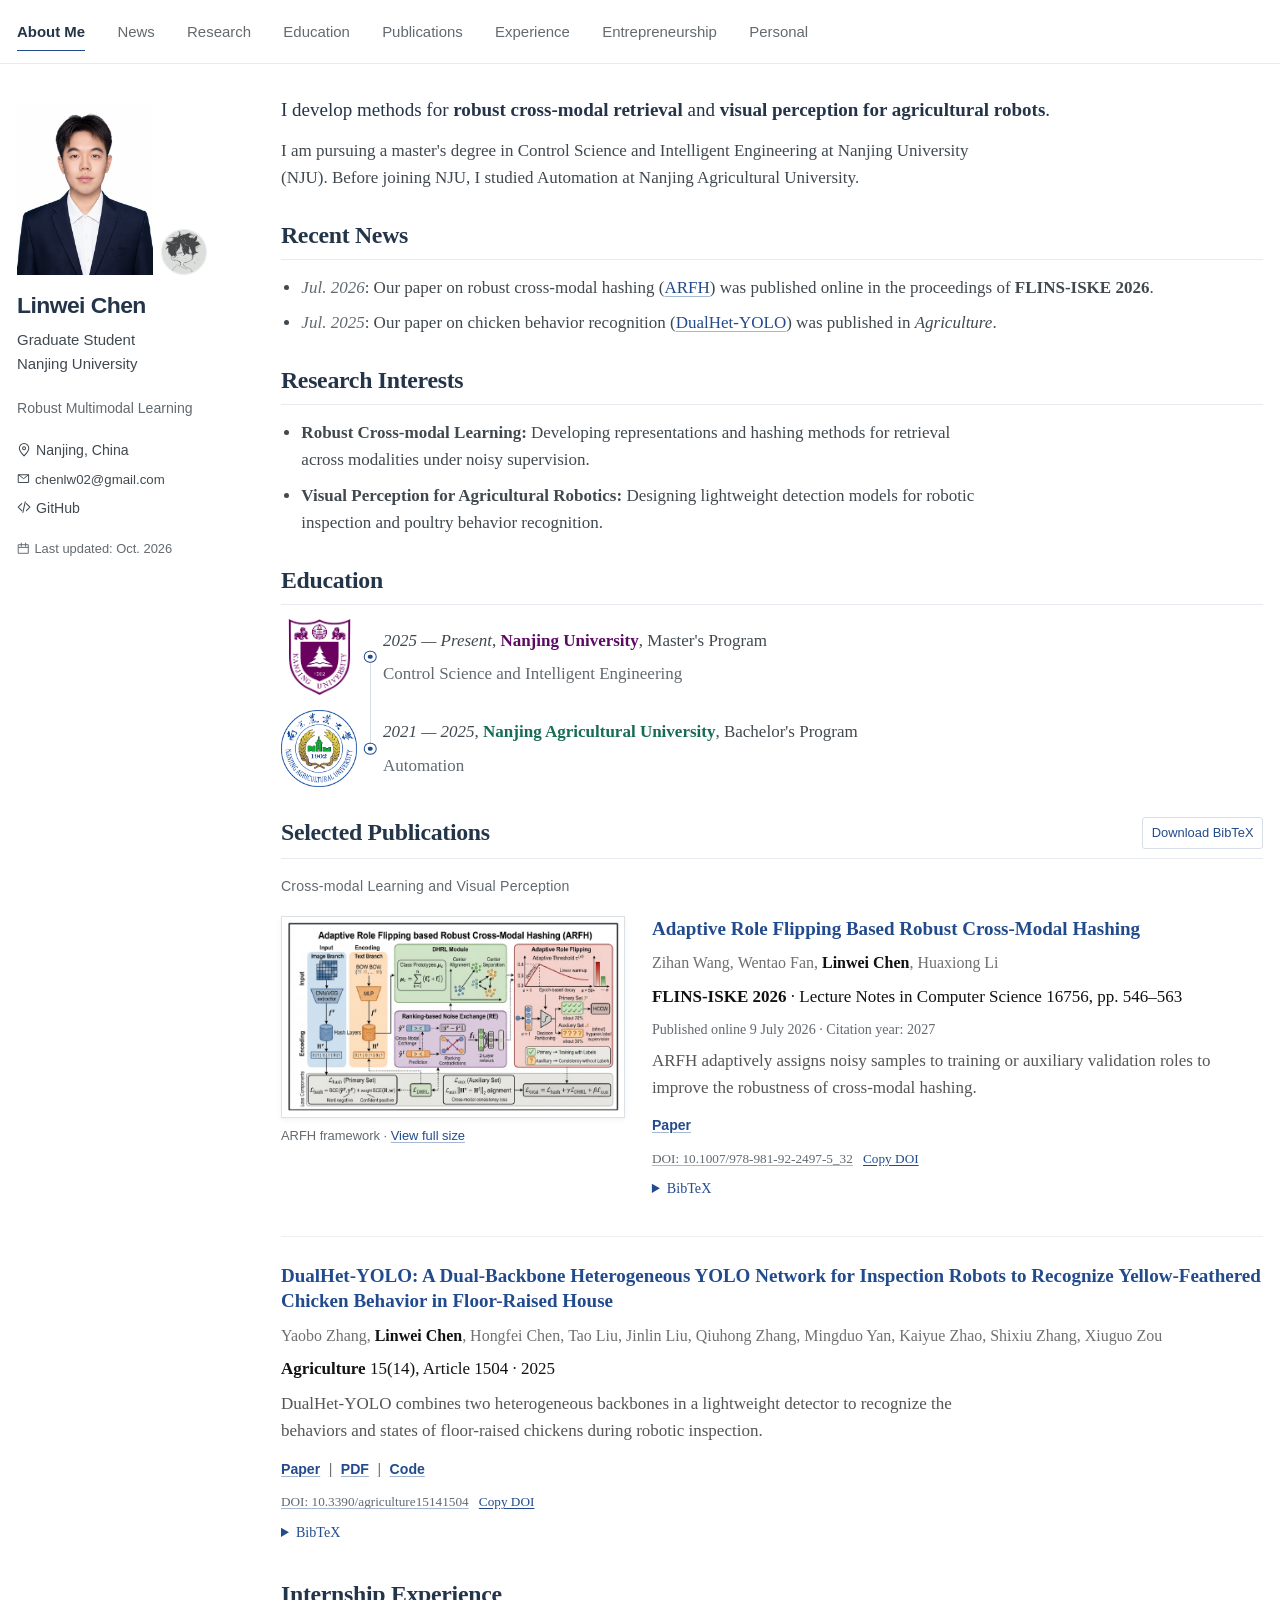
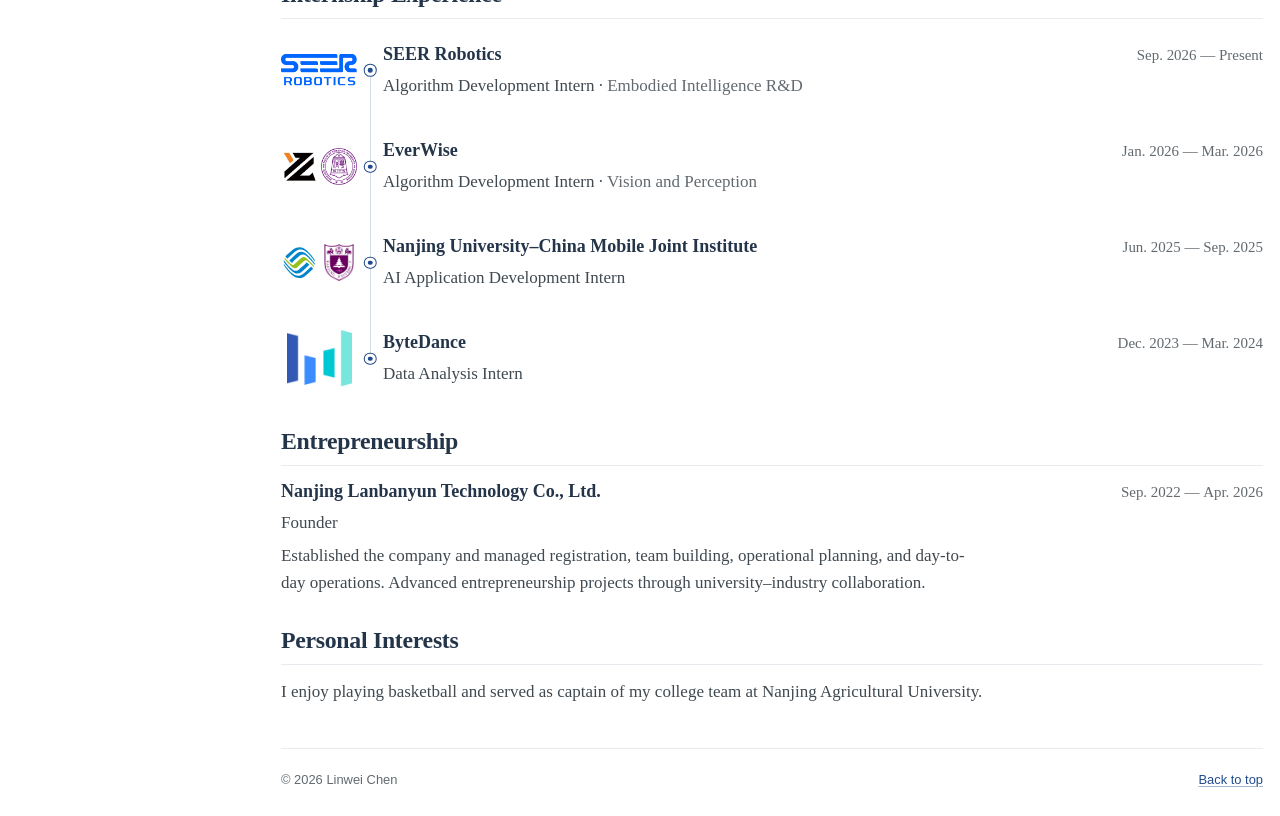
==== commit 2c2c9994: "Use AI-refined portrait with existing A framing" ====
--- a/index.html
+++ b/index.html
@@ -55,8 +55,8 @@
         <div class="identity-photos">
           <figure class="profile-portrait">
             <picture>
-              <source srcset="assets/portrait.webp" type="image/webp">
-              <img src="assets/portrait.jpg" alt="Portrait of Linwei Chen" width="640" height="640" fetchpriority="high" decoding="async">
+              <source srcset="assets/portrait-ai.webp" type="image/webp">
+              <img src="assets/portrait-ai.jpg" alt="Portrait of Linwei Chen" width="640" height="640" fetchpriority="high" decoding="async">
             </picture>
           </figure>
           <div class="author-avatar"><img src="assets/avatar.jpg" alt="Linwei Chen's GitHub avatar" width="320" height="320"></div>
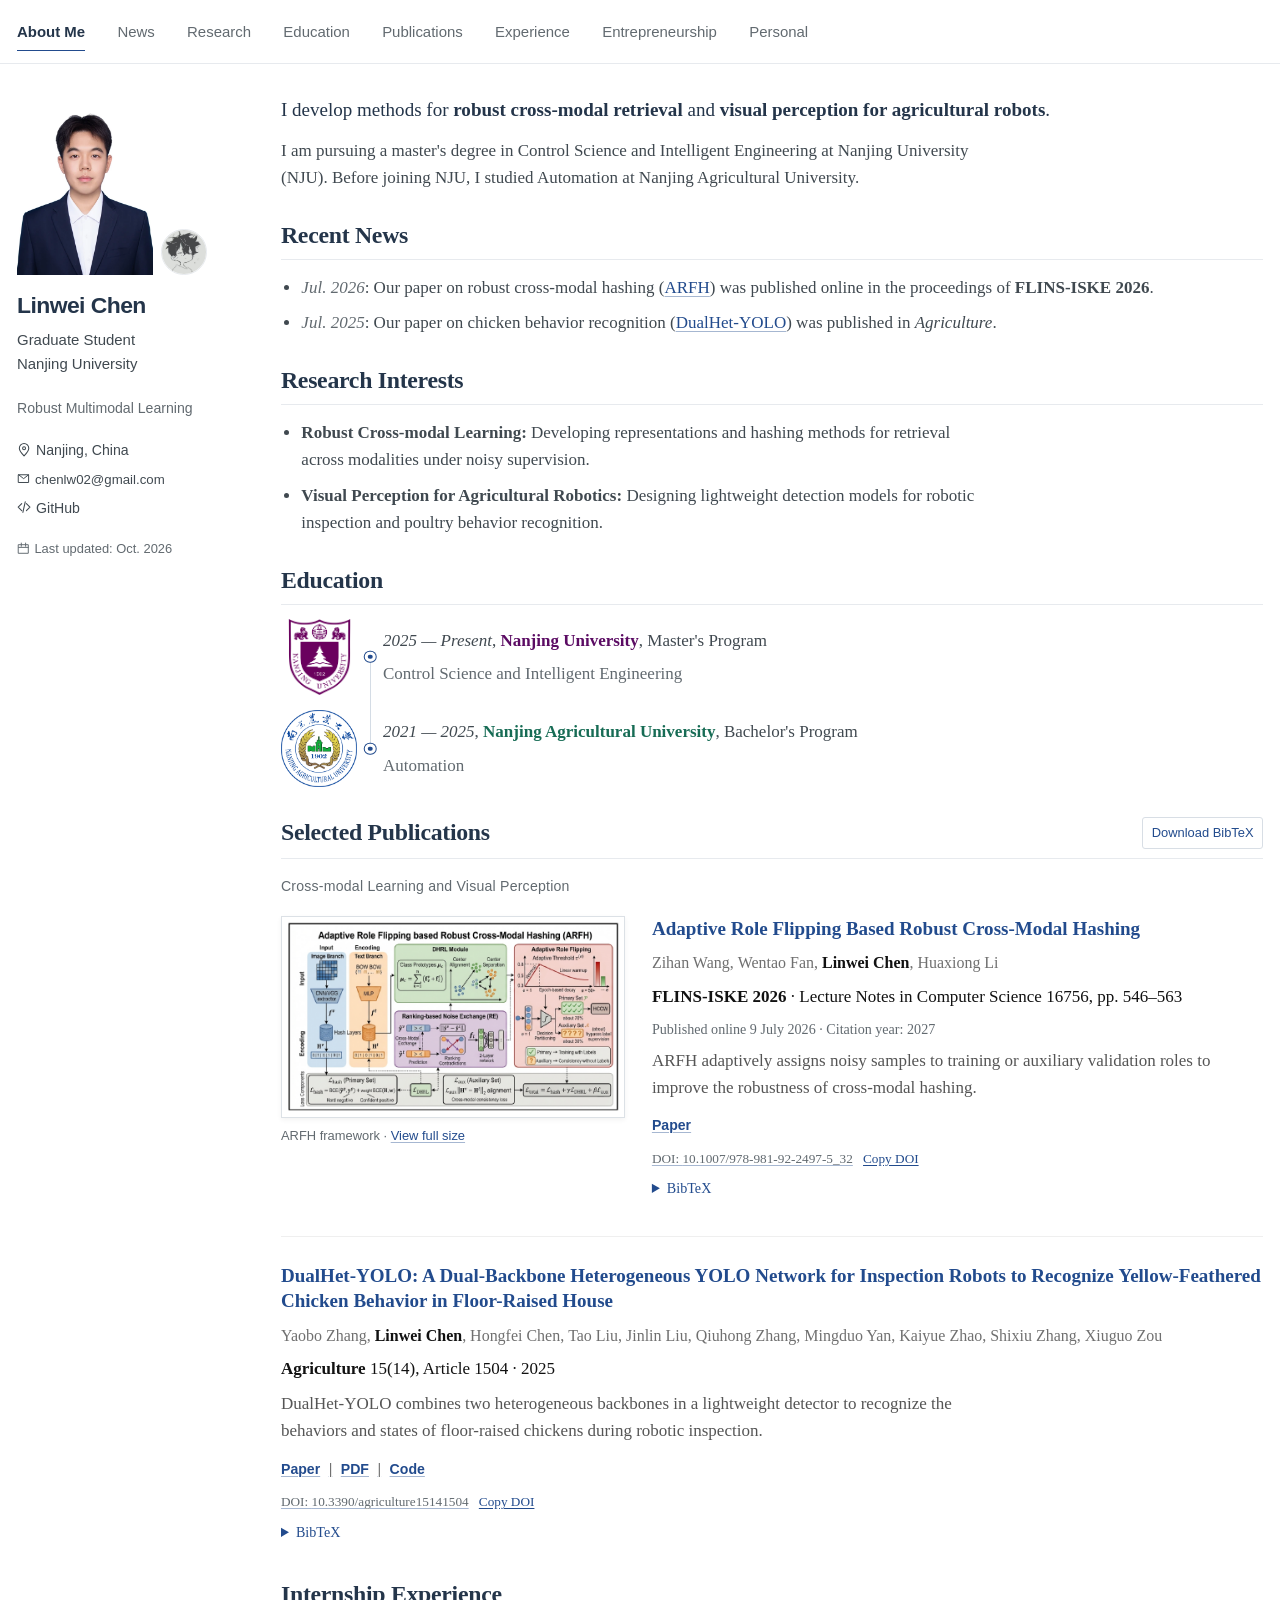
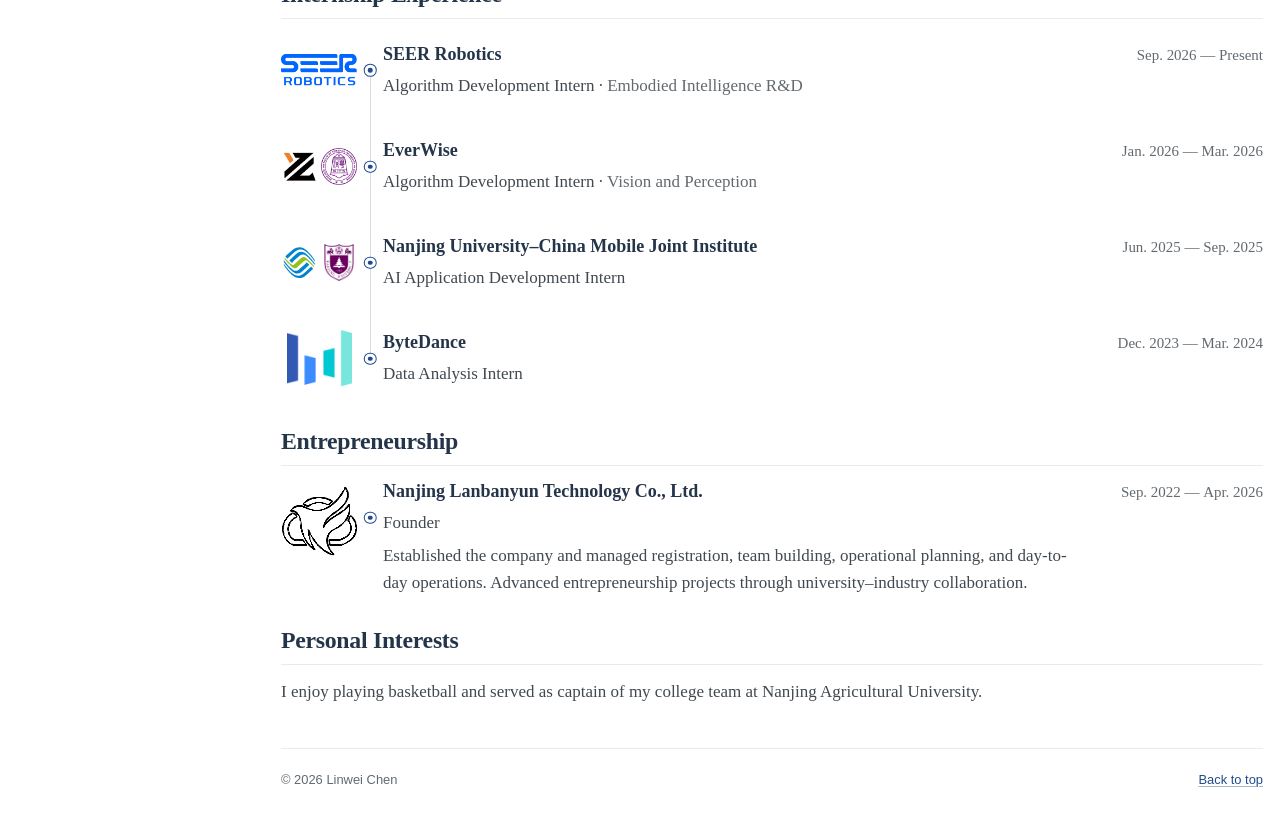
==== commit d286cca1: "Add supplied Lanbanyun logo and restore original portrait" ====
--- a/index.html
+++ b/index.html
@@ -19,7 +19,7 @@
   <meta name="twitter:image:alt" content="Linwei Chen's GitHub avatar">
   <link rel="canonical" href="https://chenlw2025.github.io/">
   <link rel="icon" href="favicon.svg" type="image/svg+xml">
-  <link rel="stylesheet" href="styles.css?v=20261023-venture1">
+  <link rel="stylesheet" href="styles.css?v=20261023-lanbanyun1">
   <title>Linwei Chen | Nanjing University</title>
   <script type="application/ld+json">{"@context":"https://schema.org","@graph":[{"@type":"ProfilePage","@id":"https://chenlw2025.github.io/#profile","url":"https://chenlw2025.github.io/","name":"Linwei Chen","mainEntity":{"@id":"https://chenlw2025.github.io/#person"},"inLanguage":"en"},{"@type":"Person","@id":"https://chenlw2025.github.io/#person","name":"Linwei Chen","alternateName":["陈林蔚","Chen Linwei"],"url":"https://chenlw2025.github.io/","image":"https://chenlw2025.github.io/assets/avatar.jpg","sameAs":["https://github.com/ChenLW2025"],"affiliation":{"@type":"CollegeOrUniversity","name":"Nanjing University"},"alumniOf":{"@type":"CollegeOrUniversity","name":"Nanjing Agricultural University"},"knowsAbout":["Multimodal learning","Robot perception","Smart agriculture"]},{"@type":"ScholarlyArticle","@id":"https://doi.org/10.1007/978-981-92-2497-5_32","name":"Adaptive Role Flipping Based Robust Cross-Modal Hashing","url":"https://doi.org/10.1007/978-981-92-2497-5_32","identifier":"10.1007/978-981-92-2497-5_32","datePublished":"2026-07-09","author":[{"@type":"Person","name":"Zihan Wang"},{"@type":"Person","name":"Wentao Fan"},{"@id":"https://chenlw2025.github.io/#person"},{"@type":"Person","name":"Huaxiong Li"}],"pagination":"546–563","isPartOf":{"@type":"Book","name":"Machine Learning and Knowledge Engineering for Decision Making"},"description":"FLINS-ISKE 2026; published online 9 July 2026. Publisher citation year: 2027."},{"@type":"ScholarlyArticle","@id":"https://doi.org/10.3390/agriculture15141504","name":"DualHet-YOLO: A Dual-Backbone Heterogeneous YOLO Network for Inspection Robots to Recognize Yellow-Feathered Chicken Behavior in Floor-Raised House","url":"https://doi.org/10.3390/agriculture15141504","identifier":"10.3390/agriculture15141504","datePublished":"2025-07-12","author":[{"@type":"Person","name":"Yaobo Zhang"},{"@id":"https://chenlw2025.github.io/#person"},{"@type":"Person","name":"Hongfei Chen"},{"@type":"Person","name":"Tao Liu"},{"@type":"Person","name":"Jinlin Liu"},{"@type":"Person","name":"Qiuhong Zhang"},{"@type":"Person","name":"Mingduo Yan"},{"@type":"Person","name":"Kaiyue Zhao"},{"@type":"Person","name":"Shixiu Zhang"},{"@type":"Person","name":"Xiuguo Zou"}],"isAccessibleForFree":true,"isPartOf":{"@type":"PublicationIssue","issueNumber":"14","isPartOf":{"@type":"PublicationVolume","volumeNumber":"15","isPartOf":{"@type":"Periodical","name":"Agriculture"}}}}]}</script>
 </head>
@@ -55,8 +55,8 @@
         <div class="identity-photos">
           <figure class="profile-portrait">
             <picture>
-              <source srcset="assets/portrait-ai.webp" type="image/webp">
-              <img src="assets/portrait-ai.jpg" alt="Portrait of Linwei Chen" width="640" height="640" fetchpriority="high" decoding="async">
+              <source srcset="assets/portrait.webp" type="image/webp">
+              <img src="assets/portrait.jpg" alt="Portrait of Linwei Chen" width="640" height="640" fetchpriority="high" decoding="async">
             </picture>
           </figure>
           <div class="author-avatar"><img src="assets/avatar.jpg" alt="Linwei Chen's GitHub avatar" width="320" height="320"></div>
@@ -249,14 +249,21 @@
 
       <section id="entrepreneurship" aria-labelledby="entrepreneurship-title">
         <h2 class="section-title" id="entrepreneurship-title">Entrepreneurship</h2>
-        <article class="venture-entry" aria-labelledby="lanbanyun-title">
-          <div class="experience-header">
-            <h3 id="lanbanyun-title">Nanjing Lanbanyun Technology Co., Ltd.</h3>
-            <p class="experience-date"><time datetime="2022-09">Sep. 2022</time> — <time datetime="2026-04">Apr. 2026</time></p>
-          </div>
-          <p class="venture-role">Founder</p>
-          <p class="venture-summary">Established the company and managed registration, team building, operational planning, and day-to-day operations. Advanced entrepreneurship projects through university–industry collaboration.</p>
-        </article>
+        <ul class="education-list experience-list">
+          <li class="education-entry experience-entry venture-entry">
+            <span class="education-logo experience-logo experience-logo-lanbanyun">
+              <img src="assets/experience/lanbanyun.png" width="315" height="315" alt="Lanbanyun logo" loading="lazy">
+            </span>
+            <div class="education-content">
+              <div class="experience-header">
+                <h3 id="lanbanyun-title">Nanjing Lanbanyun Technology Co., Ltd.</h3>
+                <p class="experience-date"><time datetime="2022-09">Sep. 2022</time> — <time datetime="2026-04">Apr. 2026</time></p>
+              </div>
+              <p class="venture-role">Founder</p>
+              <p class="venture-summary">Established the company and managed registration, team building, operational planning, and day-to-day operations. Advanced entrepreneurship projects through university–industry collaboration.</p>
+            </div>
+          </li>
+        </ul>
       </section>
 
       <section id="beyond-research" aria-labelledby="beyond-title">
--- a/styles.css
+++ b/styles.css
@@ -112,8 +112,14 @@
 .experience-date { color: var(--muted); font-size: .88rem; font-variant-numeric: tabular-nums; }
 .experience-date time { display: inline-block; max-width: 100%; }
 .experience-team { color: var(--muted); }
+.venture-entry { align-items: flex-start; }
+.venture-entry::before { top: calc(var(--logo)/2); }
+.venture-entry::after { content: none; }
+/* Show the intact symbol from the supplied image; its wordmark is clipped. */
+.experience-logo-lanbanyun { position: relative; clip-path: polygon(0 0, 100% 0, 100% 90%, 78% 90%, 78% 100%, 0 100%); }
+.experience-logo-lanbanyun img { position: absolute; width: 178.9773%; height: 178.9773%; max-width: none; left: -62.5%; top: -20.4545%; filter: grayscale(1) brightness(.51) contrast(60); }
 .venture-entry .experience-date { margin: 0; }
-.venture-role { margin: 0 0 .35rem; }
+.venture-entry .venture-role { margin: 0 0 .35rem; }
 .venture-summary { max-width: 82ch; margin: 0; }
 .selected-publications-heading { display: flex; align-items: center; justify-content: space-between; flex-wrap: wrap; gap: .75em; margin: 0 0 .8rem; padding-bottom: .55rem; border-bottom: 1px solid var(--line); }
 .selected-publications-heading .section-title { margin: 0; padding: 0; border: 0; }
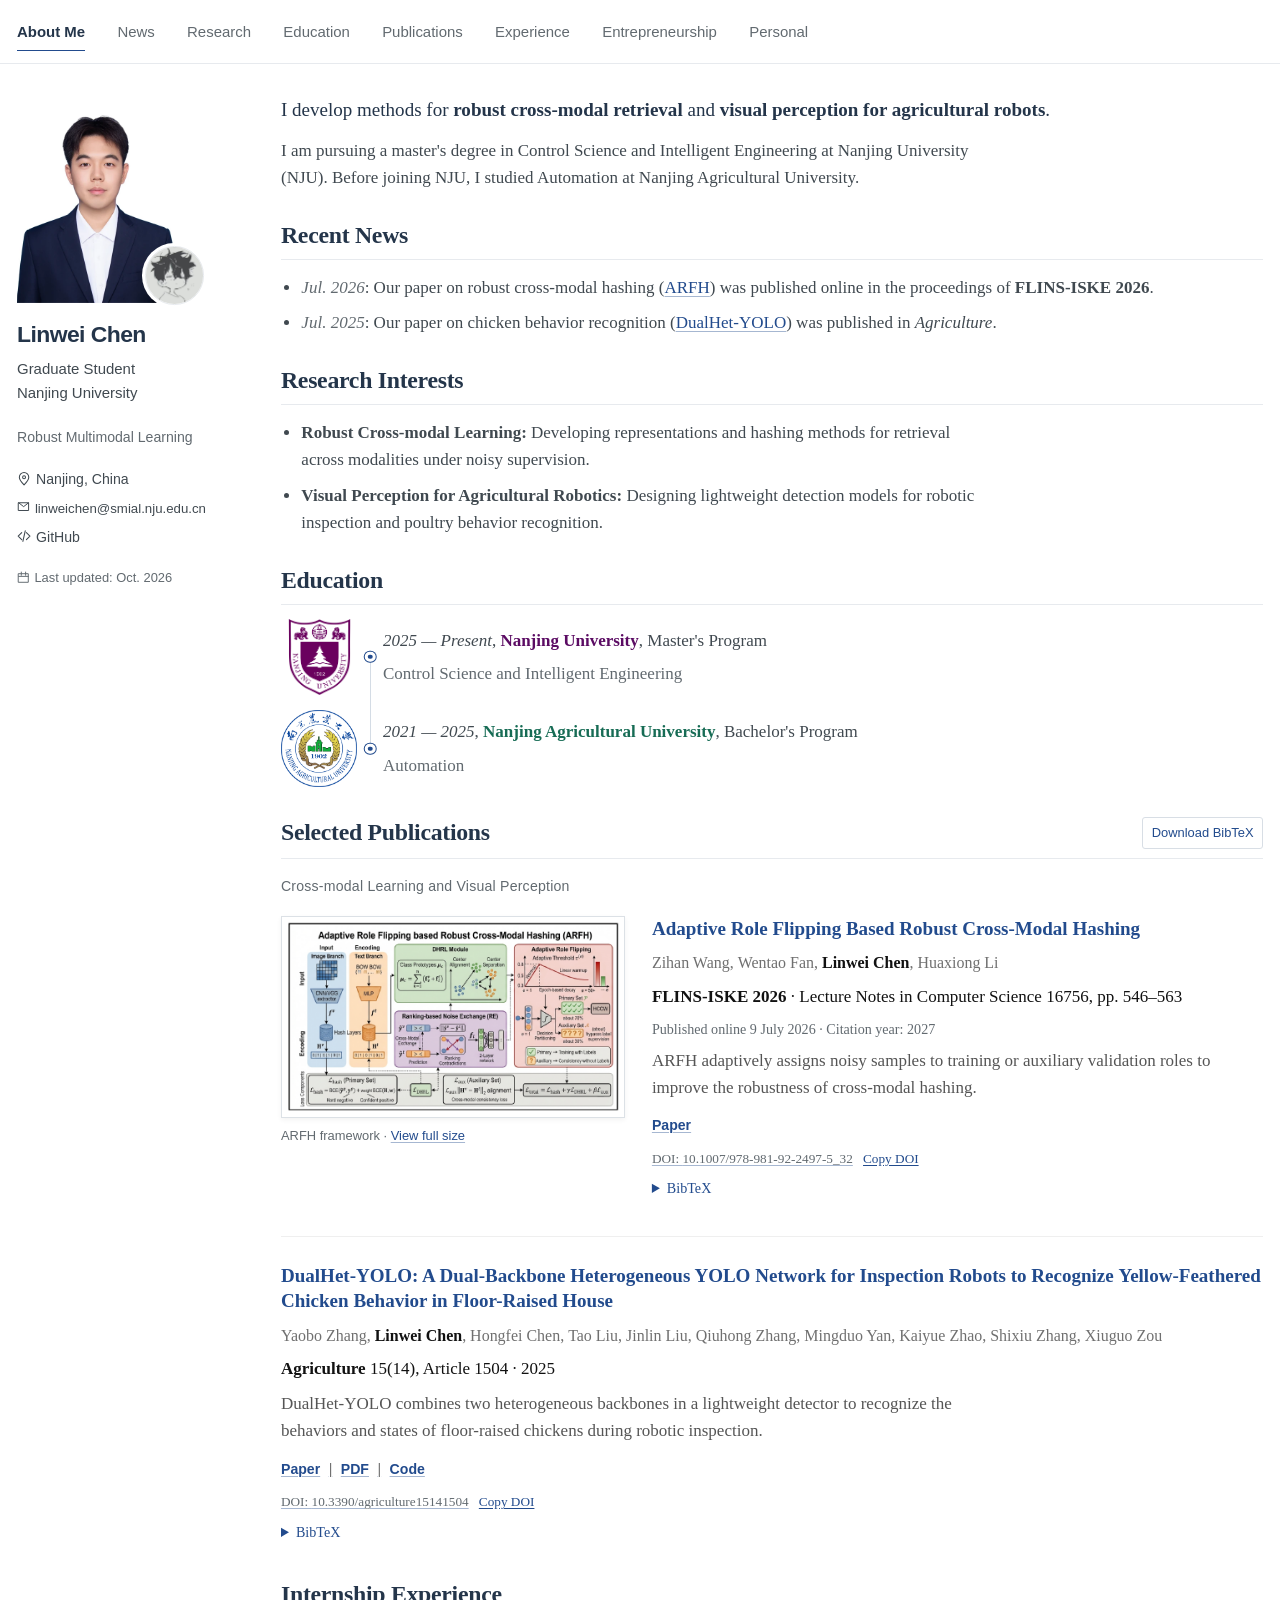
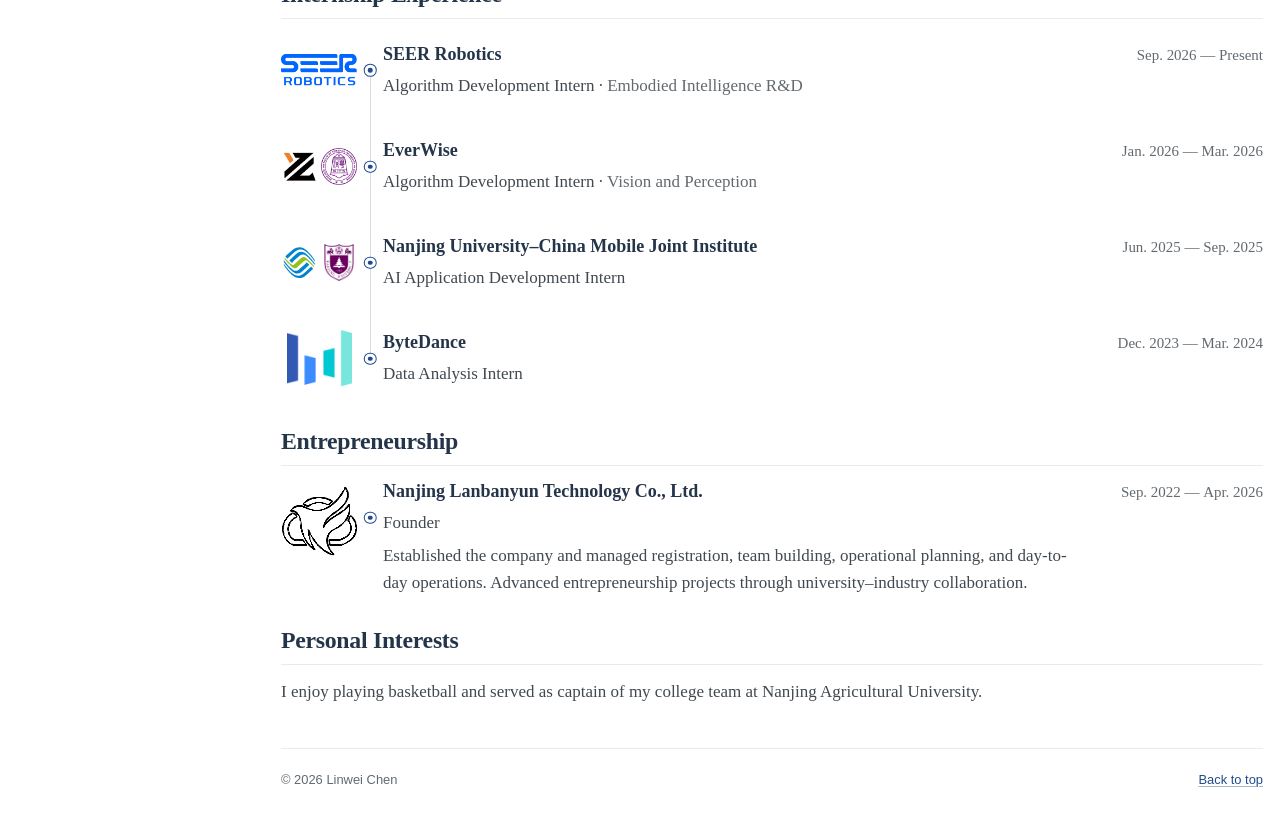
==== commit fee9267c: "Overlap profile avatar and update contact email" ====
--- a/index.html
+++ b/index.html
@@ -19,7 +19,7 @@
   <meta name="twitter:image:alt" content="Linwei Chen's GitHub avatar">
   <link rel="canonical" href="https://chenlw2025.github.io/">
   <link rel="icon" href="favicon.svg" type="image/svg+xml">
-  <link rel="stylesheet" href="styles.css?v=20261023-lanbanyun1">
+  <link rel="stylesheet" href="styles.css?v=20261023-profile2">
   <title>Linwei Chen | Nanjing University</title>
   <script type="application/ld+json">{"@context":"https://schema.org","@graph":[{"@type":"ProfilePage","@id":"https://chenlw2025.github.io/#profile","url":"https://chenlw2025.github.io/","name":"Linwei Chen","mainEntity":{"@id":"https://chenlw2025.github.io/#person"},"inLanguage":"en"},{"@type":"Person","@id":"https://chenlw2025.github.io/#person","name":"Linwei Chen","alternateName":["陈林蔚","Chen Linwei"],"url":"https://chenlw2025.github.io/","image":"https://chenlw2025.github.io/assets/avatar.jpg","sameAs":["https://github.com/ChenLW2025"],"affiliation":{"@type":"CollegeOrUniversity","name":"Nanjing University"},"alumniOf":{"@type":"CollegeOrUniversity","name":"Nanjing Agricultural University"},"knowsAbout":["Multimodal learning","Robot perception","Smart agriculture"]},{"@type":"ScholarlyArticle","@id":"https://doi.org/10.1007/978-981-92-2497-5_32","name":"Adaptive Role Flipping Based Robust Cross-Modal Hashing","url":"https://doi.org/10.1007/978-981-92-2497-5_32","identifier":"10.1007/978-981-92-2497-5_32","datePublished":"2026-07-09","author":[{"@type":"Person","name":"Zihan Wang"},{"@type":"Person","name":"Wentao Fan"},{"@id":"https://chenlw2025.github.io/#person"},{"@type":"Person","name":"Huaxiong Li"}],"pagination":"546–563","isPartOf":{"@type":"Book","name":"Machine Learning and Knowledge Engineering for Decision Making"},"description":"FLINS-ISKE 2026; published online 9 July 2026. Publisher citation year: 2027."},{"@type":"ScholarlyArticle","@id":"https://doi.org/10.3390/agriculture15141504","name":"DualHet-YOLO: A Dual-Backbone Heterogeneous YOLO Network for Inspection Robots to Recognize Yellow-Feathered Chicken Behavior in Floor-Raised House","url":"https://doi.org/10.3390/agriculture15141504","identifier":"10.3390/agriculture15141504","datePublished":"2025-07-12","author":[{"@type":"Person","name":"Yaobo Zhang"},{"@id":"https://chenlw2025.github.io/#person"},{"@type":"Person","name":"Hongfei Chen"},{"@type":"Person","name":"Tao Liu"},{"@type":"Person","name":"Jinlin Liu"},{"@type":"Person","name":"Qiuhong Zhang"},{"@type":"Person","name":"Mingduo Yan"},{"@type":"Person","name":"Kaiyue Zhao"},{"@type":"Person","name":"Shixiu Zhang"},{"@type":"Person","name":"Xiuguo Zou"}],"isAccessibleForFree":true,"isPartOf":{"@type":"PublicationIssue","issueNumber":"14","isPartOf":{"@type":"PublicationVolume","volumeNumber":"15","isPartOf":{"@type":"Periodical","name":"Agriculture"}}}}]}</script>
 </head>
@@ -69,12 +69,12 @@
           <ul class="author-urls">
             <li class="author-field">Robust Multimodal Learning</li>
             <li><svg class="icon" aria-hidden="true"><use href="#icon-location"/></svg><span>Nanjing, China</span></li>
-            <li class="author-email"><a href="mailto:chenlw02@gmail.com"><svg class="icon" aria-hidden="true"><use href="#icon-email"/></svg><span id="email-address">chenlw02@gmail.com</span></a></li>
+            <li class="author-email"><a href="mailto:linweichen@smial.nju.edu.cn"><svg class="icon" aria-hidden="true"><use href="#icon-email"/></svg><span id="email-address">linweichen@<wbr>smial.nju.edu.cn</span></a></li>
             <li><a href="https://github.com/ChenLW2025" target="_blank" rel="noopener noreferrer"><svg class="icon" aria-hidden="true"><use href="#icon-code"/></svg>GitHub</a></li>
             <li class="author-updated"><svg class="icon" aria-hidden="true"><use href="#icon-calendar"/></svg><span>Last updated: Oct. 2026</span></li>
           </ul>
           <div class="author-urls-mobile">
-            <a href="mailto:chenlw02@gmail.com" aria-label="Email Linwei Chen"><svg class="icon" aria-hidden="true"><use href="#icon-email"/></svg><span>Email</span></a>
+            <a href="mailto:linweichen@smial.nju.edu.cn" aria-label="Email Linwei Chen"><svg class="icon" aria-hidden="true"><use href="#icon-email"/></svg><span>Email</span></a>
             <a href="https://github.com/ChenLW2025" target="_blank" rel="noopener noreferrer" aria-label="Linwei Chen on GitHub"><svg class="icon" aria-hidden="true"><use href="#icon-code"/></svg><span>GitHub</span></a>
           </div>
         </div>
--- a/styles.css
+++ b/styles.css
@@ -49,11 +49,11 @@
 .site-layout { max-width: 925px; margin: 1.65rem auto 0; padding-inline: 1em; }
 .sidebar { margin-bottom: 1em; font-family: var(--sans); min-width: 0; }
 .profile-box { display: grid; grid-template-columns: 120px minmax(0,1fr); column-gap: 14px; row-gap: .2rem; align-items: center; }
-.identity-photos { display: grid; grid-template-columns: minmax(0,1fr) 32px; gap: 8px; align-items: end; grid-row: 1 / span 2; align-self: start; width: 120px; }
-.profile-portrait { width: 100%; aspect-ratio: 4 / 5; margin: 0; overflow: hidden; }
+.identity-photos { position: relative; grid-row: 1 / span 2; align-self: start; width: 120px; margin-bottom: .25rem; }
+.profile-portrait { width: 84%; aspect-ratio: 4 / 5; margin: 0; overflow: hidden; }
 .profile-portrait picture { display: block; width: 100%; height: 100%; }
 .profile-portrait img { display: block; width: 100%; height: 100%; object-fit: cover; transform: scale(1.15); transform-origin: center bottom; }
-.author-avatar { min-width: 0; }
+.author-avatar { position: absolute; right: 0; bottom: -.25rem; width: 34%; min-width: 0; padding: 3px; border-radius: 50%; background: #fff; }
 .author-avatar img { display: block; width: 100%; border-radius: 50%; border: 1px solid var(--line); background: #fff; }
 .author-content { min-width: 0; }
 .author-name { margin: 0 0 .3rem; color: var(--heading); font-family: var(--sans); font-size: 1.2rem; letter-spacing: -.025em; }
@@ -65,6 +65,8 @@
 .author-urls a:hover { text-decoration: underline; }
 .author-field { margin-bottom: 1.15rem; color: var(--muted); }
 .author-email { font-size: .78rem; overflow-wrap: anywhere; }
+.author-email a { display: flex; align-items: baseline; }
+.author-email span { min-width: 0; }
 .author-updated { margin-top: 1.15rem; color: var(--muted); font-size: .76rem; }
 .author-urls-mobile { display: flex; flex-wrap: wrap; gap: 0 1rem; font-size: .8rem; }
 .author-urls-mobile a { display: inline-flex; align-items: center; gap: .35em; min-height: 36px; max-width: 100%; color: var(--link); text-decoration: none; }
@@ -183,7 +185,7 @@
   .site-layout { display: grid; grid-template-columns: 15.2542372881% minmax(0,1fr); gap: 1.6949152542%; align-items: start; }
   .sidebar:where([data-sticky]) { position: sticky; top: var(--sidebar-sticky-top); }
   .profile-box { display: block; }
-  .identity-photos { width: 100%; max-width: 190px; grid-template-columns: minmax(0,1fr) 24%; }
+  .identity-photos { width: 100%; max-width: 190px; }
   .author-content { padding: 0; }
   .author-name { margin: 1rem 0 .5rem; }
   .author-bio { margin: 0 0 1.2rem; }
@@ -214,7 +216,7 @@
   .site-layout { display: block; max-width: none; padding: 0; }
   .sidebar { position: static; }
   .profile-box { display: grid; grid-template-columns: 96px minmax(0,1fr); column-gap: 15px; row-gap: .3em; align-items: start; }
-  .identity-photos { width: 96px; grid-template-columns: minmax(0,1fr) 24px; }
+  .identity-photos { width: 96px; }
   .author-name { margin: 0; font-size: 17pt; }
   .author-bio { margin: 0; }
   .author-urls { display: flex; flex-wrap: wrap; gap: .15em 1.2em; font-size: 9pt; }
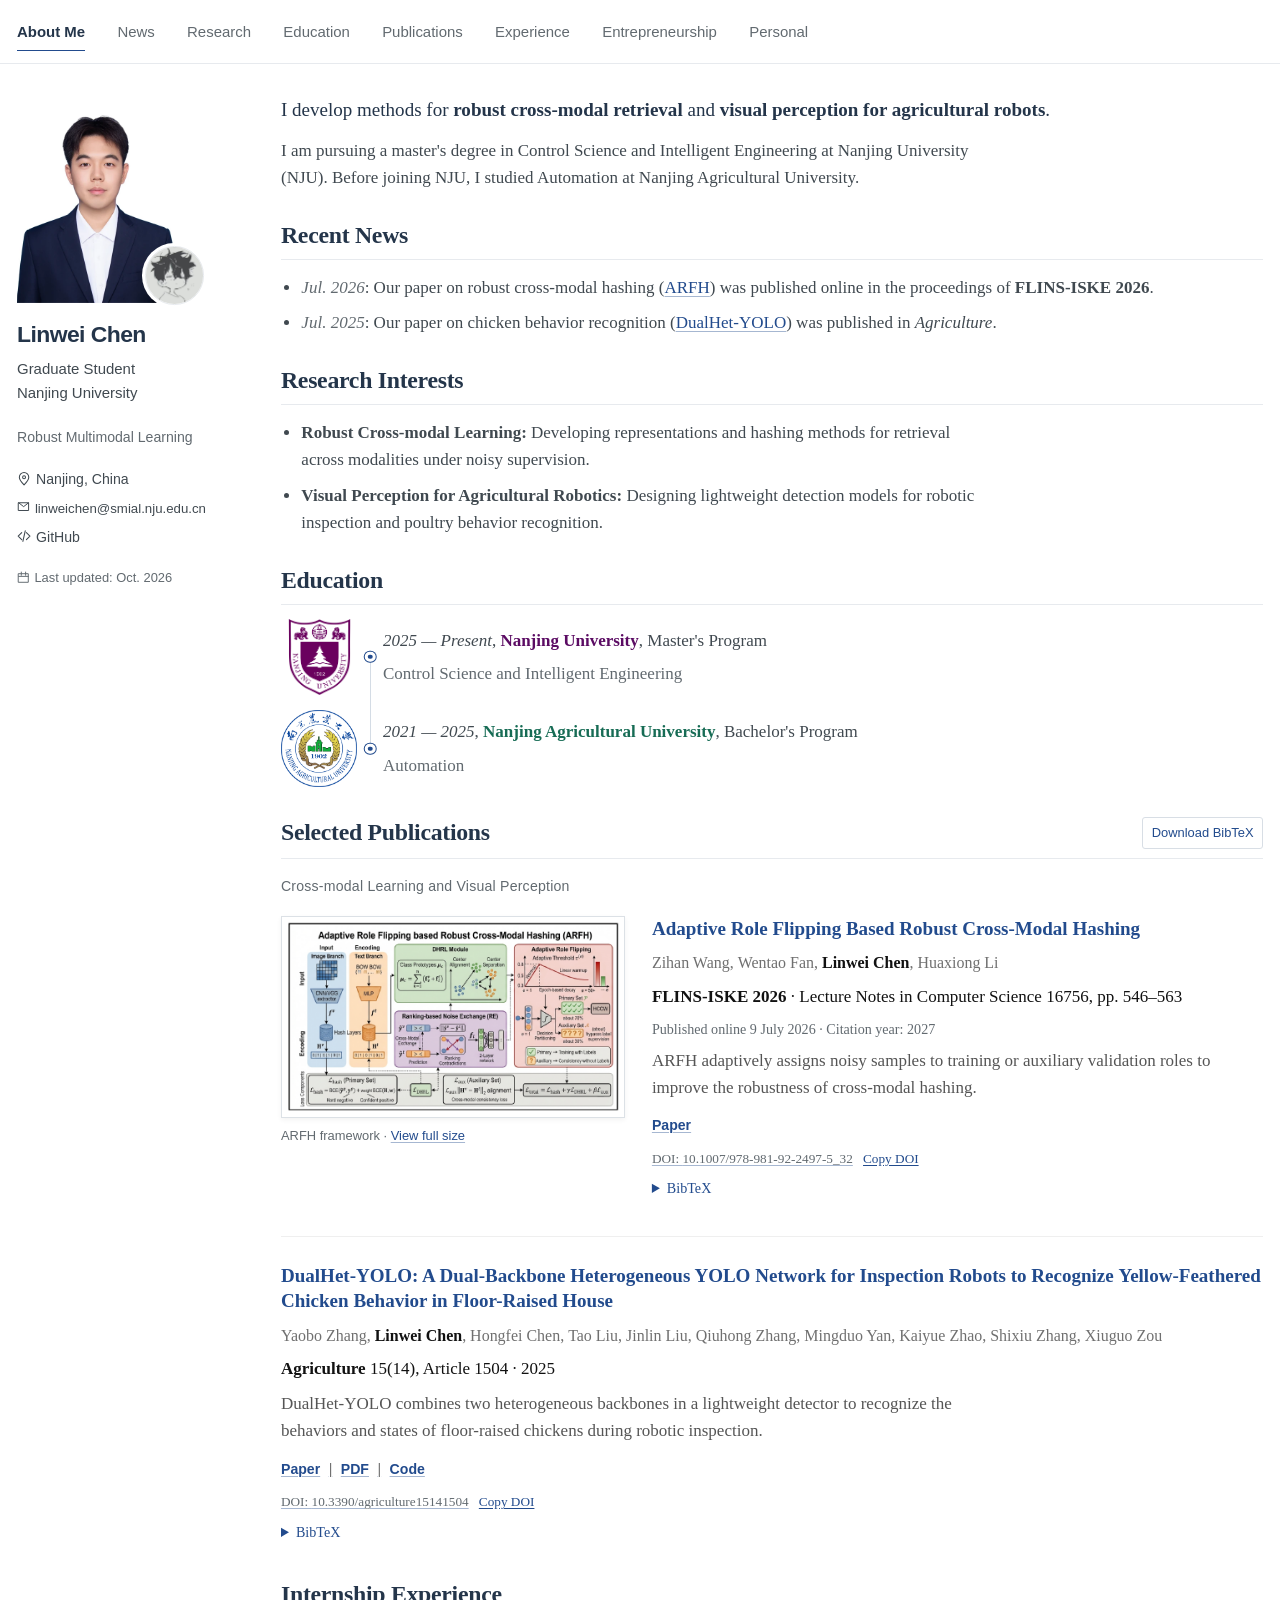
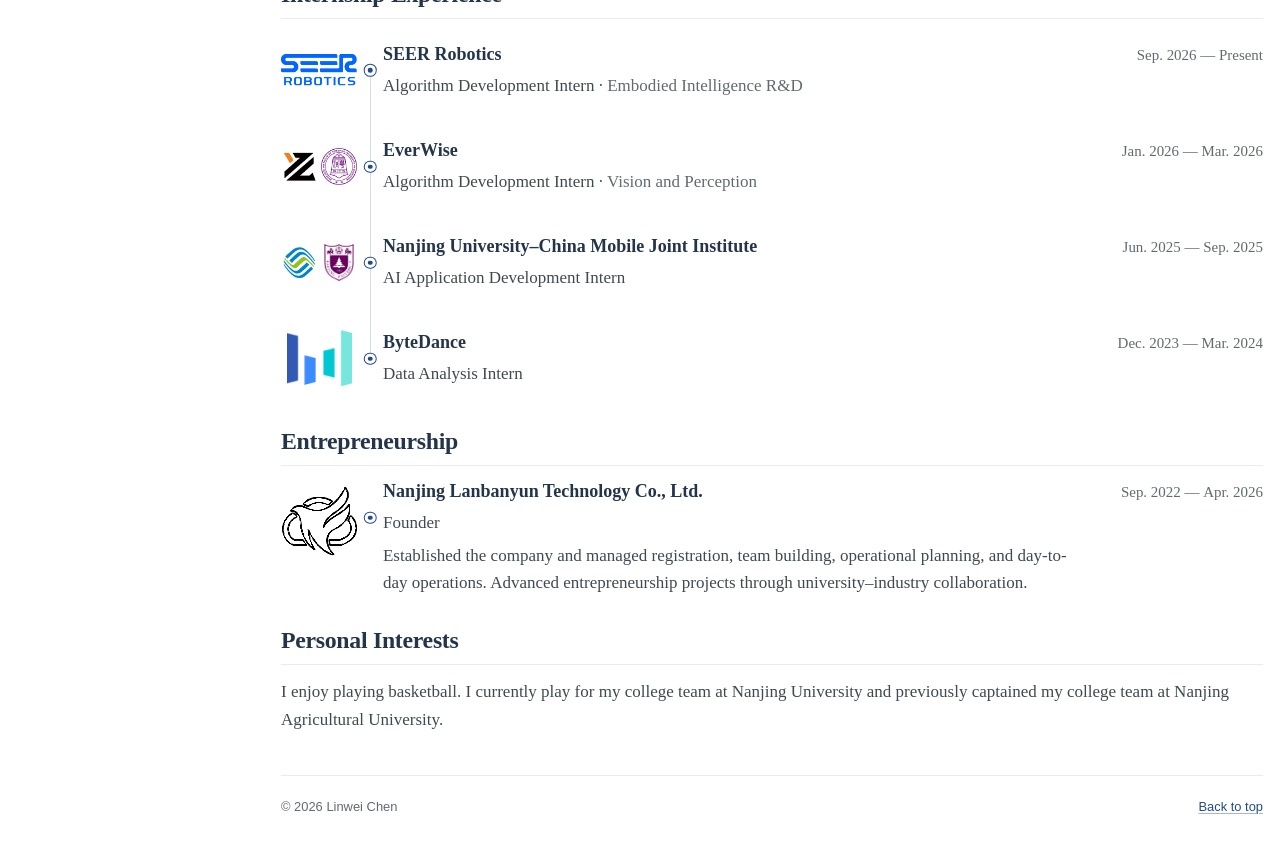
==== commit f8c5389a: "Add Nanjing University college basketball experience" ====
--- a/index.html
+++ b/index.html
@@ -268,7 +268,7 @@
 
       <section id="beyond-research" aria-labelledby="beyond-title">
         <h2 class="section-title" id="beyond-title"><span>Personal Interests</span></h2>
-        <p>I enjoy playing basketball and served as captain of my college team at Nanjing Agricultural University.</p>
+        <p>I enjoy playing basketball. I currently play for my college team at Nanjing University and previously captained my college team at Nanjing Agricultural University.</p>
       </section>
       <footer class="site-footer"><span>© <span id="year">2026</span> Linwei Chen</span><a href="#about-me">Back to top</a></footer>
     </div>
